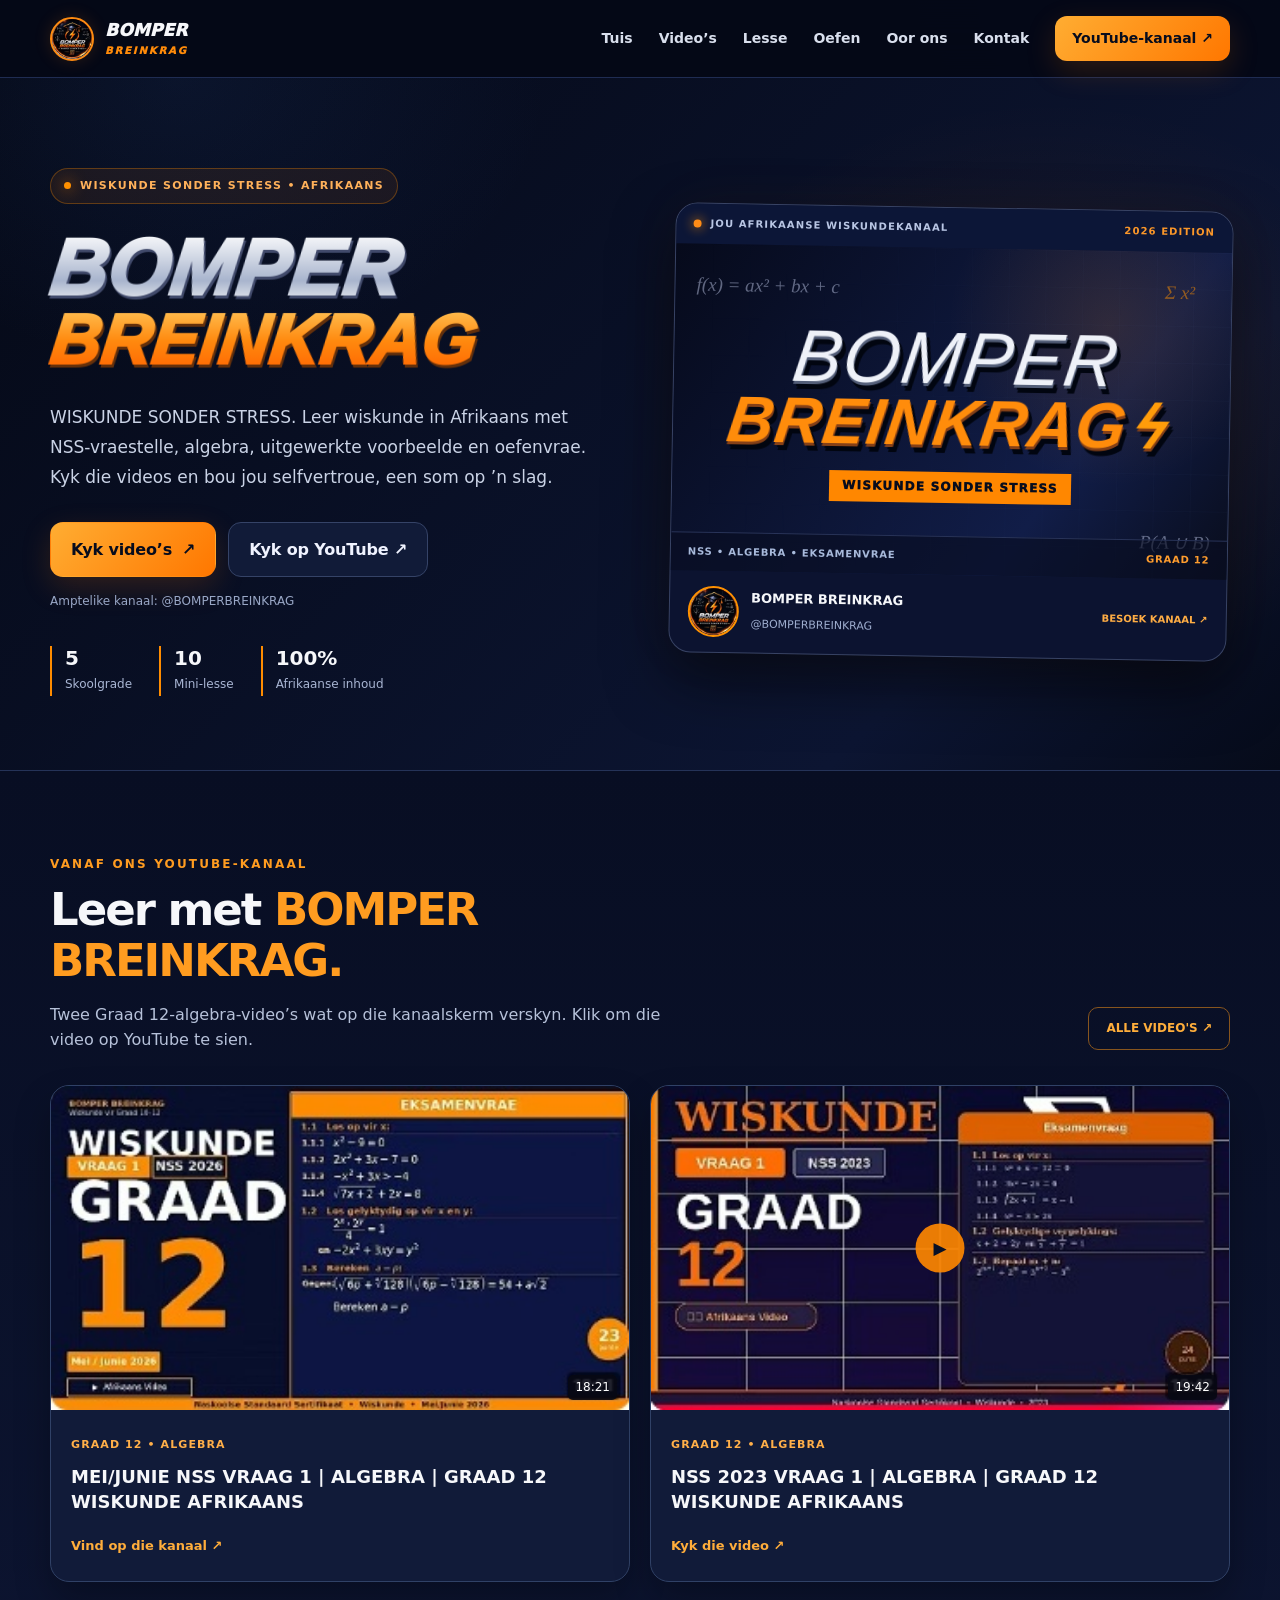
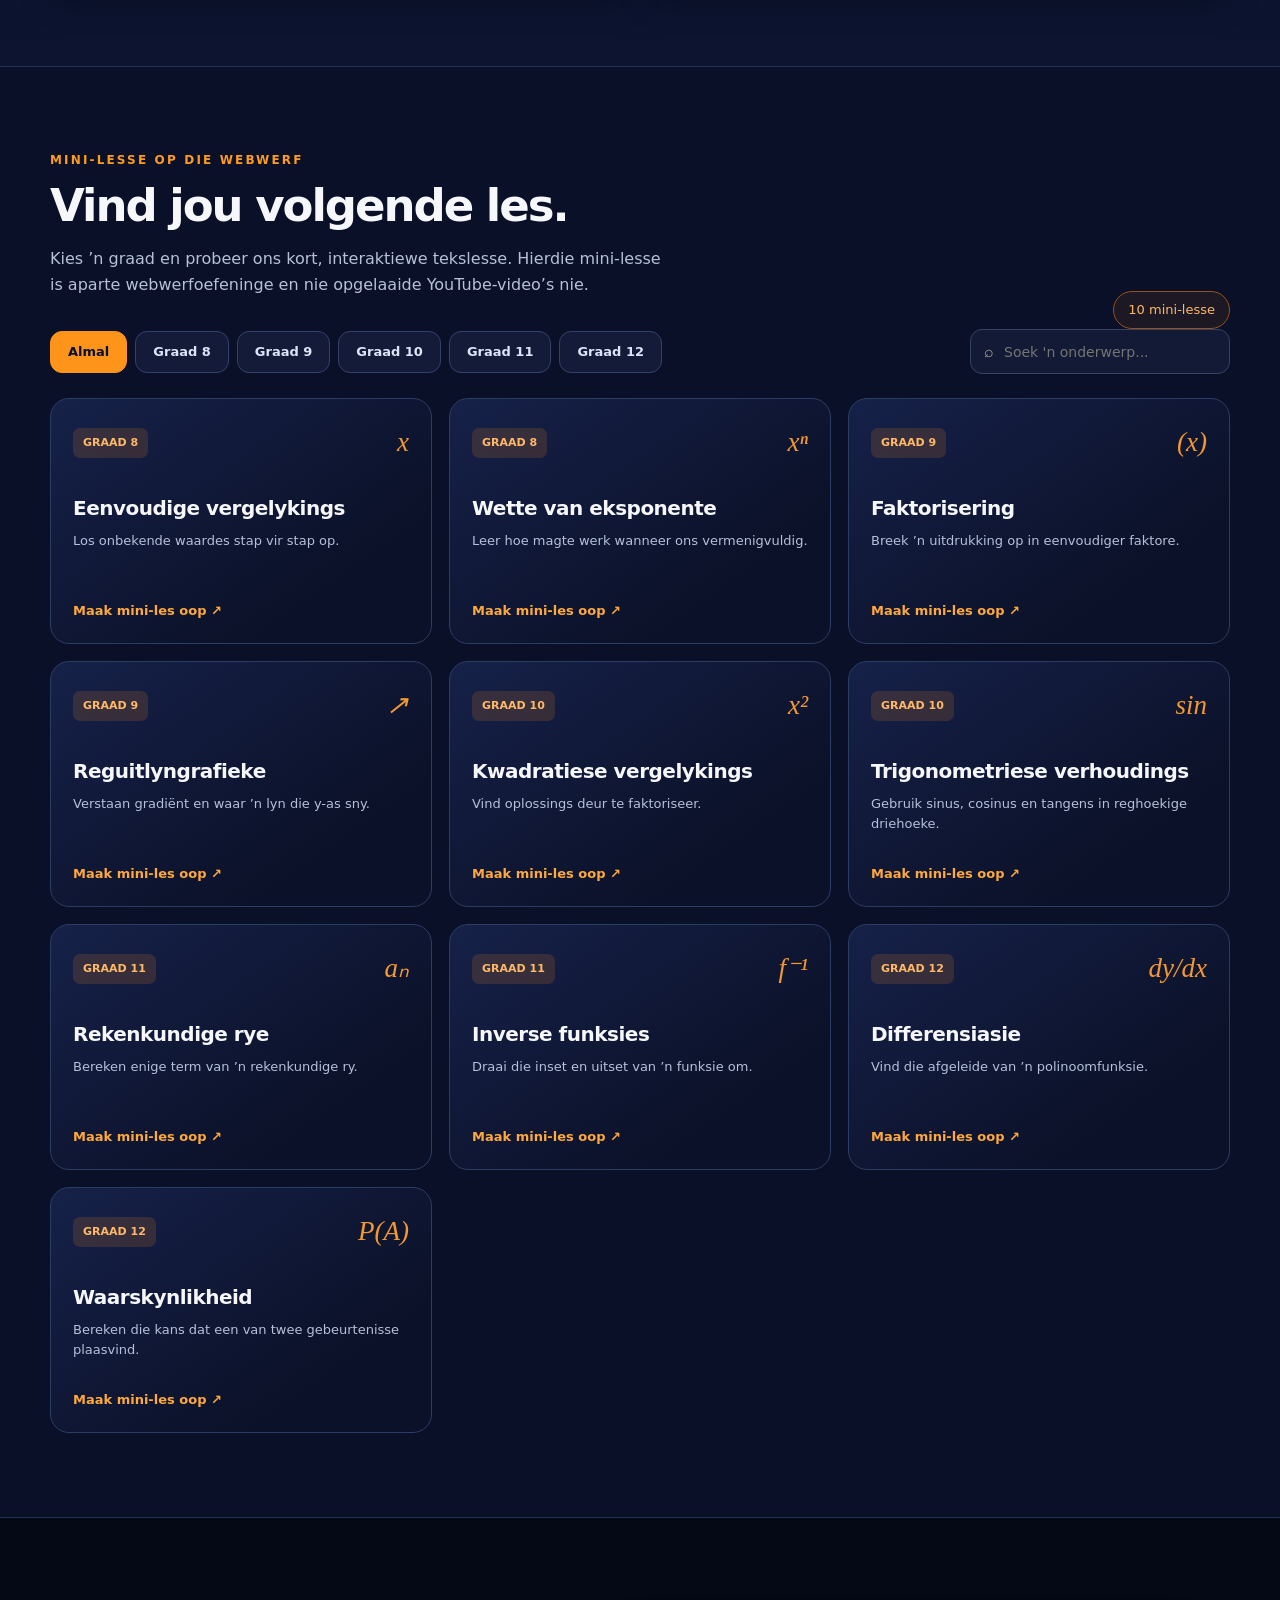
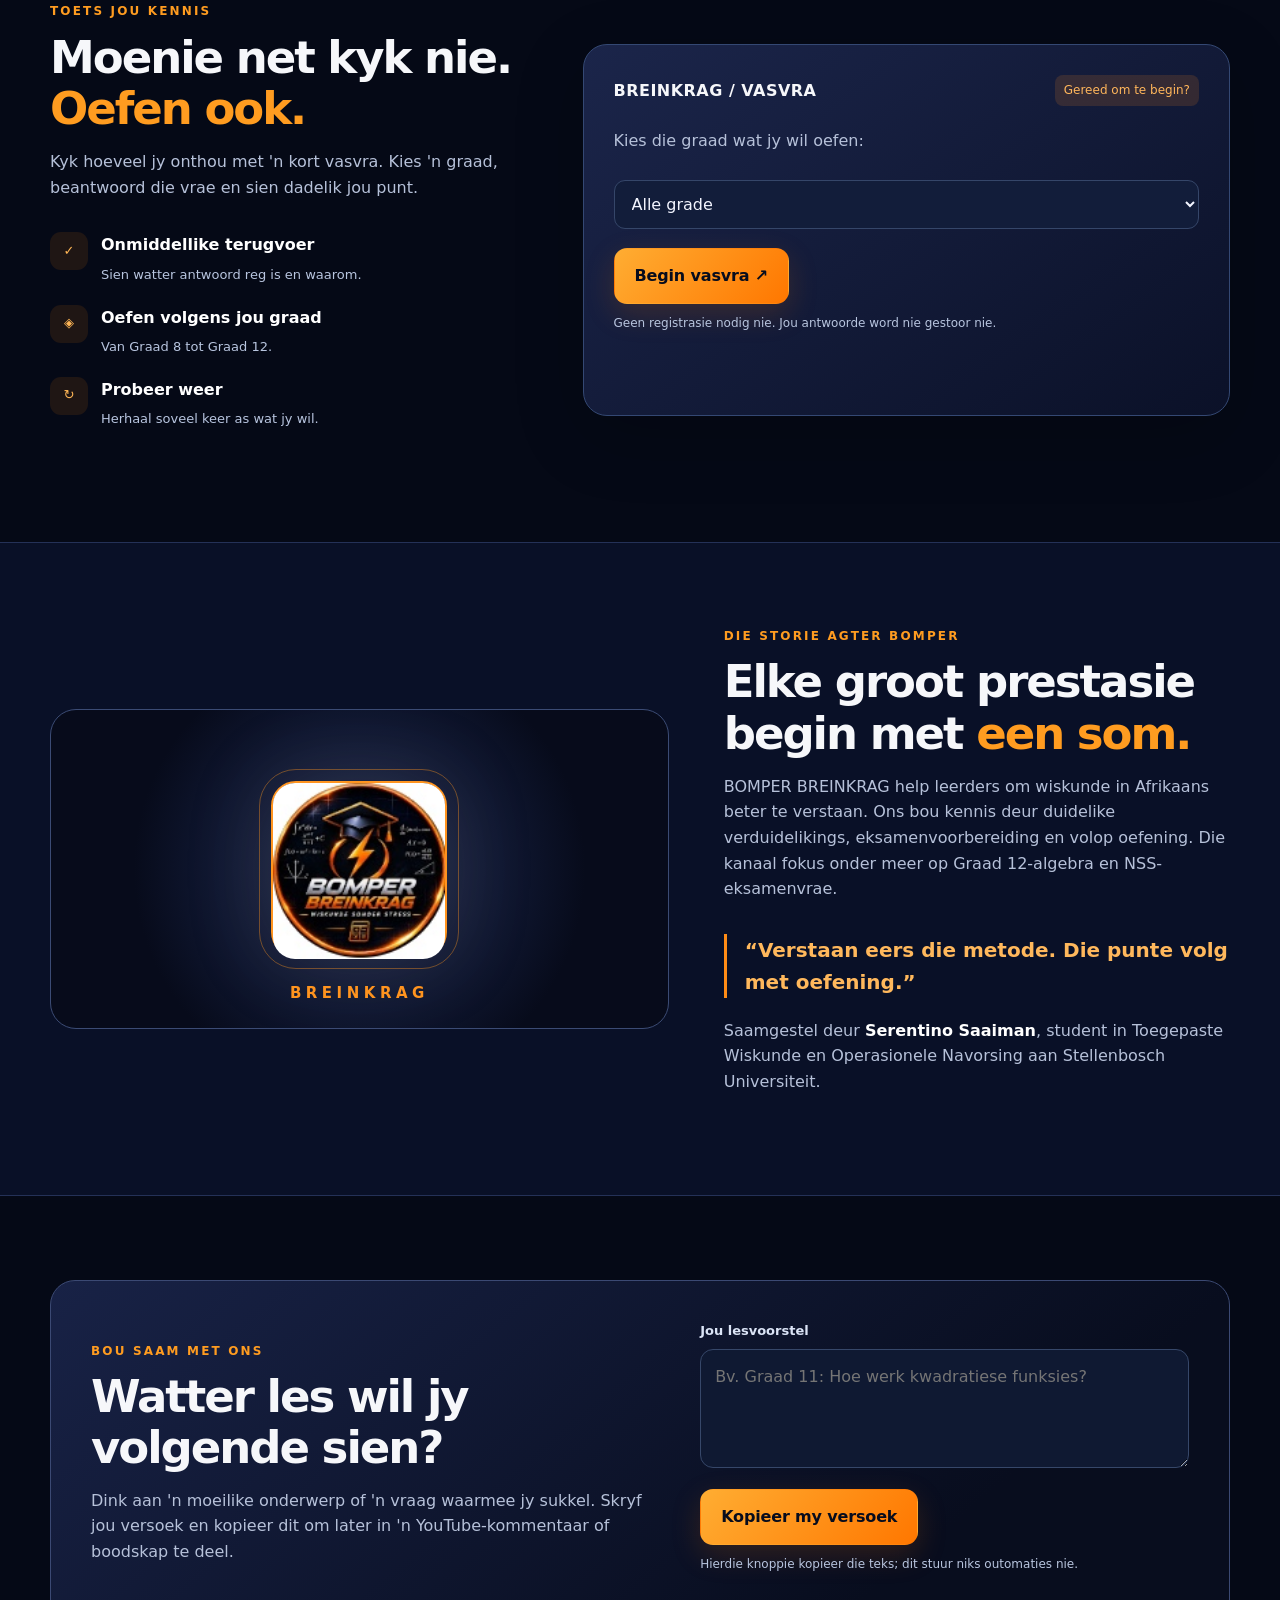
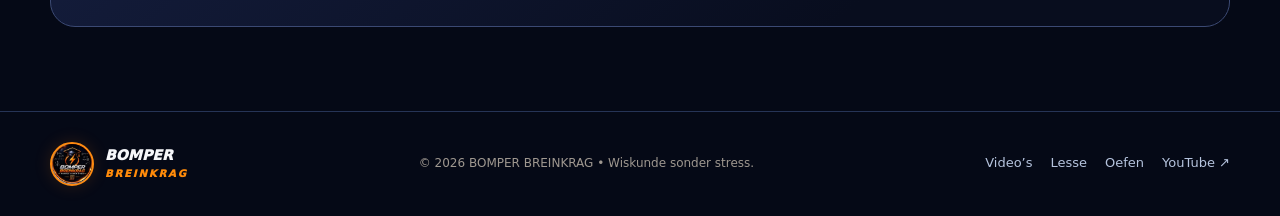
==== index.html @ de25a1fd "Add files via upload" ====
<!doctype html>
<html lang="af">
<head>
  <meta charset="utf-8">
  <meta name="viewport" content="width=device-width, initial-scale=1">
  <meta name="theme-color" content="#060b1c">
  <meta name="description" content="BOMPER BREINKRAG: Afrikaanse wiskundelesse, Graad 8–12 mini-lesse, NSS-algebravideo’s en oefenvrae. Wiskunde sonder stress.">
  <title>BOMPER BREINKRAG | Afrikaanse Wiskunde Graad 8–12</title>
  <meta name="robots" content="index, follow">
  <link rel="canonical" href="https://bomper2006.github.io/BOMPER-BREINKRAG/">
  <meta property="og:type" content="website">
  <meta property="og:locale" content="af_ZA">
  <meta property="og:site_name" content="BOMPER BREINKRAG">
  <meta property="og:title" content="BOMPER BREINKRAG | Wiskunde sonder stress">
  <meta property="og:description" content="BOMPER BREINKRAG: Afrikaanse wiskundelesse, Graad 8–12 mini-lesse, NSS-algebravideo’s en oefenvrae. Wiskunde sonder stress.">
  <meta property="og:url" content="https://bomper2006.github.io/BOMPER-BREINKRAG/">
  <meta property="og:image" content="https://bomper2006.github.io/BOMPER-BREINKRAG/kanaal-banier.jpg">
  <meta name="twitter:card" content="summary_large_image">
  <meta name="twitter:image" content="https://bomper2006.github.io/BOMPER-BREINKRAG/kanaal-banier.jpg">
  <script type="application/ld+json">{"@context":"https://schema.org","@type":"EducationalOrganization","name":"BOMPER BREINKRAG","url":"https://bomper2006.github.io/BOMPER-BREINKRAG/","description":"Afrikaanse wiskundelesse en NSS-eksamenvoorbereiding","sameAs":["https://www.youtube.com/@BOMPERBREINKRAG"],"inLanguage":"af"}</script>
  <link rel="icon" href="favicon.svg" type="image/svg+xml">
  <style>
    :root { --bg:#0b0b0e; --panel:#151519; --panel2:#1b1a1d; --edge:#33302a; --gold:#e6bb65; --gold2:#ffdc8e; --text:#f8f6f1; --muted:#b8b5ae; --soft:#8c8982; --radius:22px; --max:1180px; }
    * { box-sizing:border-box; }
    html { scroll-behavior:smooth; scroll-padding-top:92px; }
    body { margin:0; background:var(--bg); color:var(--text); font:16px/1.6 system-ui,-apple-system,BlinkMacSystemFont,"Segoe UI",sans-serif; }
    a { color:inherit; text-decoration:none; }
    button, input, select, textarea { font:inherit; }
    button { cursor:pointer; }
    :focus-visible { outline:3px solid var(--gold2); outline-offset:3px; }
    ::selection { background:#f3cc7a; color:#111; }
    .visually-hidden { position:absolute; width:1px; height:1px; padding:0; margin:-1px; overflow:hidden; clip:rect(0,0,0,0); white-space:nowrap; border:0; }
    .container { width:min(var(--max),calc(100% - 42px)); margin-inline:auto; }
    .topbar { height:78px; position:sticky; top:0; z-index:60; background:rgba(10,10,13,.9); border-bottom:1px solid #302d28; backdrop-filter:blur(18px); }
    .topbar .container { height:100%; display:flex; align-items:center; justify-content:space-between; gap:22px; }
    .brand { display:inline-flex; gap:11px; align-items:center; min-width:0; }
    .brand-emblem { width:39px; height:39px; display:grid; place-items:center; background:linear-gradient(135deg,#ffe19b,#b98c3d); color:#15110b; font-weight:950; font-size:23px; border-radius:11px; box-shadow:0 0 22px rgba(222,170,69,.18); }
    .brand-name { font-weight:900; letter-spacing:.08em; font-size:17px; line-height:1.12; }
    .brand-name span { display:block; color:var(--gold); letter-spacing:.26em; font-size:10px; padding-top:5px; }
    nav { display:flex; align-items:center; gap:26px; }
    nav a { color:#d9d5cd; font-size:14px; font-weight:650; transition:color .2s; }
    nav a:hover { color:var(--gold2); }
    .nav-cta { background:var(--gold); color:#1b160c!important; font-weight:800; border-radius:12px; padding:11px 17px; }
    .menu-toggle { display:none; border:1px solid #514638; background:#1d1a15; color:var(--gold); width:44px; height:44px; border-radius:11px; font-size:22px; }
    .hero { position:relative; overflow:hidden; padding:94px 0 93px; min-height:650px; }
    .hero::before { content:""; position:absolute; inset:0; pointer-events:none; background:radial-gradient(ellipse 550px 420px at 84% 48%,rgba(214,151,56,.12),transparent 75%),radial-gradient(ellipse 380px 380px at 0% 0%,rgba(153,106,48,.07),transparent 75%); }
    .hero-layout { position:relative; display:grid; grid-template-columns:1.02fr .98fr; align-items:center; gap:56px; }
    .eyebrow { display:inline-flex; gap:9px; align-items:center; padding:8px 13px; border-radius:50px; background:#231e15; border:1px solid #4e3b1b; color:var(--gold2); letter-spacing:.12em; font-size:11px; font-weight:800; text-transform:uppercase; }
    .tiny-star { display:inline-block; width:7px; height:7px; background:var(--gold); border-radius:50%; box-shadow:0 0 15px var(--gold); }
    h1, h2, h3, p { margin-top:0; }
    h1 { font-size:clamp(49px,6.3vw,87px); letter-spacing:-.075em; line-height:1.035; margin:24px 0 23px; font-weight:930; }
    .gold-text { color:var(--gold2); }
    .hero-description { color:#c9c5bc; font-size:18px; max-width:530px; line-height:1.78; margin-bottom:29px; }
    .button-row { display:flex; gap:12px; flex-wrap:wrap; }
    .btn { display:inline-flex; justify-content:center; align-items:center; gap:10px; border-radius:13px; border:1px solid transparent; padding:14px 20px; min-height:52px; font-weight:800; letter-spacing:-.01em; transition:transform .17s,background .17s,border-color .17s; }
    .btn:hover { transform:translateY(-2px); }
    .btn-primary { color:#1d1608; background:linear-gradient(110deg,var(--gold),#ffdf95); box-shadow:0 6px 25px rgba(209,160,64,.15); }
    .btn-outline { border-color:#5b513f; background:#191817; color:#f5e1ba; }
    .btn-outline:hover { border-color:var(--gold); }
    .hero-note { font-size:12px; color:#99938a; margin-top:15px; }
    .hero-meta { display:flex; flex-wrap:wrap; gap:25px; margin-top:35px; }
    .meta-item { border-left:2px solid #c49b4d; padding-left:13px; }
    .meta-item strong { display:block; font-size:20px; line-height:1.2; }
    .meta-item small { color:#a7a29a; font-size:12px; }
    .math-board { position:relative; min-height:445px; border-radius:30px; background:linear-gradient(145deg,#231e19 0%,#131215 55%,#211a13 100%); border:1px solid #5c462d; box-shadow:0 25px 90px rgba(0,0,0,.3),inset 0 0 70px rgba(223,166,68,.04); overflow:hidden; transform:rotate(-2deg); }
    .math-board::before { content:""; position:absolute; inset:0; background-image:linear-gradient(#a07b3723 1px,transparent 1px),linear-gradient(90deg,#a07b3723 1px,transparent 1px); background-size:36px 36px; mask-image:linear-gradient(to bottom,black,transparent 90%); }
    .math-board::after { content:""; position:absolute; width:390px; height:390px; top:-230px; right:-160px; border:1px solid #b6985c55; border-radius:50%; box-shadow:0 0 0 40px #9e773b0a,0 0 0 80px #9e773b0b,0 0 0 120px #9e773b07; }
    .board-inner { position:relative; z-index:1; height:445px; padding:36px; display:flex; flex-direction:column; justify-content:space-between; }
    .board-top { display:flex; align-items:center; justify-content:space-between; color:#f0cb7f; font-weight:850; letter-spacing:.18em; font-size:12px; }
    .board-badge { border:1px solid #685439; padding:7px 11px; border-radius:50px; background:#201c17; letter-spacing:.06em; font-size:11px; }
    .formula { font-family:Georgia,"Times New Roman",serif; text-align:center; font-style:italic; font-size:clamp(42px,5vw,69px); color:#ffe2a2; letter-spacing:-.04em; text-shadow:0 0 36px #ecb75444; }
    .board-bottom { display:flex; justify-content:space-between; align-items:flex-end; gap:14px; }
    .board-bottom strong { font-size:20px; line-height:1.2; }
    .board-bottom small { display:block; font-size:12px; margin-top:6px; color:#aca292; }
    .graph { width:150px; height:110px; flex:none; opacity:.92; }
    .section { padding:84px 0; }
    .section-dark { background:#111114; border-block:1px solid #252428; }
    .section-kicker { color:var(--gold); font-size:12px; font-weight:900; letter-spacing:.18em; text-transform:uppercase; margin-bottom:10px; }
    .section h2 { font-size:clamp(30px,3.6vw,45px); line-height:1.14; letter-spacing:-.045em; margin-bottom:15px; }
    .section-lead { color:var(--muted); max-width:620px; margin-bottom:32px; }
    .section-header { display:flex; align-items:end; justify-content:space-between; gap:24px; }
    .counter { color:#cdbb95; font-size:13px; background:#242018; border:1px solid #42351f; padding:8px 14px; border-radius:100px; white-space:nowrap; }
    .filters { display:flex; flex-wrap:wrap; gap:12px; align-items:center; justify-content:space-between; margin-bottom:24px; }
    .filter-list { display:flex; flex-wrap:wrap; gap:8px; }
    .filter { padding:10px 17px; background:#1d1b1a; border:1px solid #3f3931; border-radius:12px; color:#ddd7ca; font-weight:750; font-size:13px; }
    .filter.active,.filter[aria-pressed="true"] { background:var(--gold); border-color:var(--gold); color:#21180c; }
    .search-wrap { display:flex; align-items:center; gap:8px; padding:0 13px; border:1px solid #45403a; border-radius:12px; background:#1c1b1e; min-height:45px; width:260px; color:#b3ab9e; }
    .search-wrap input { border:0; outline:none; background:transparent; color:var(--text); width:100%; min-width:0; font-size:14px; }
    .search-wrap:focus-within { border-color:var(--gold); }
    .lesson-grid { display:grid; grid-template-columns:repeat(3,1fr); gap:17px; }
    .lesson-card { border:1px solid #39342e; border-radius:19px; background:linear-gradient(155deg,#24201c,#17171a 65%); padding:22px; display:flex; min-height:246px; flex-direction:column; transition:transform .2s,border-color .2s; }
    .lesson-card:hover { transform:translateY(-4px); border-color:#8d6d37; }
    .lesson-card-top { display:flex; align-items:center; justify-content:space-between; gap:12px; margin-bottom:31px; }
    .grade-tag { padding:6px 10px; background:#43341c; color:#f5d38f; border-radius:7px; font-weight:850; font-size:11px; }
    .topic-mark { font-family:Georgia,serif; color:#9f8255; font-size:27px; font-style:italic; }
    .lesson-card h3 { font-size:20px; letter-spacing:-.025em; line-height:1.25; margin-bottom:10px; }
    .lesson-card p { color:#aaa49c; font-size:13px; line-height:1.55; margin-bottom:22px; }
    .lesson-link { color:var(--gold2); background:none; padding:0; border:0; text-align:left; margin-top:auto; font-weight:800; font-size:13px; }
    .lesson-link:hover { text-decoration:underline; }
    .empty { padding:28px; color:#c5bbaa; border:1px dashed #67543a; border-radius:14px; text-align:center; }
    .practice-grid { display:grid; grid-template-columns:.87fr 1.13fr; gap:34px; align-items:center; }
    .feature-list { display:grid; gap:18px; margin:27px 0; }
    .feature { display:flex; gap:13px; color:#c9c4b9; }
    .feature-icon { display:grid; place-items:center; border-radius:11px; width:38px; height:38px; color:#ffe0a0; background:#3c2d1d; flex:none; font-size:18px; }
    .feature strong { color:white; display:block; margin-bottom:3px; }
    .feature span { font-size:13px; }
    .quiz-panel { background:linear-gradient(150deg,#252019,#141416); border-radius:24px; border:1px solid #594527; padding:30px; min-height:372px; box-shadow:0 20px 70px #0003; }
    .quiz-heading { display:flex; justify-content:space-between; align-items:center; gap:10px; margin-bottom:22px; }
    .quiz-heading strong { letter-spacing:.03em; }
    .quiz-heading span { color:#e6c381; background:#47351f; border-radius:8px; padding:6px 9px; font-size:12px; }
    .quiz-control { width:100%; border-radius:11px; border:1px solid #5b4c37; background:#181715; color:#fff; padding:13px; margin:10px 0 19px; }
    .quiz-choice { display:block; width:100%; text-align:left; border-radius:11px; padding:12px 14px; background:#211f1c; color:#f6f1e8; border:1px solid #514538; margin-bottom:9px; }
    .quiz-choice:hover { border-color:#c69f60; }
    .quiz-choice.selected { border-color:var(--gold); background:#3e311f; }
    .quiz-choice.correct { background:#203d32; border-color:#76b49c; }
    .quiz-choice.wrong { background:#462b29; border-color:#db877a; }
    .quiz-choice:disabled { cursor:default; opacity:.95; }
    .quiz-progress-track { height:5px; background:#3e372e; border-radius:4px; overflow:hidden; margin:12px 0 22px; }
    .quiz-progress-track div { background:var(--gold); height:100%; transition:width .25s; }
    .quiz-question { font-size:22px; font-weight:800; line-height:1.35; margin-bottom:22px; }
    .quiz-feedback { color:#e5d6b5; margin:12px 0; min-height:24px; font-size:13px; }
    .muted { color:var(--muted); }
    .quiz-actions { display:flex; justify-content:space-between; align-items:center; gap:14px; margin-top:14px; }
    .quiz-actions button:disabled { opacity:.5; cursor:not-allowed; transform:none; }
    .about-grid { display:grid; grid-template-columns:1.1fr .9fr; gap:55px; align-items:center; }
    .about-mark { background:radial-gradient(circle at 50% 40%,#4a361c,#181717 65%); border:1px solid #4a3a22; border-radius:26px; min-height:320px; display:grid; place-items:center; position:relative; overflow:hidden; }
    .about-mark::after { content:"BOMPER"; position:absolute; bottom:23px; color:#e1bd76; font-weight:900; letter-spacing:.3em; font-size:15px; }
    .about-symbol { display:grid; place-items:center; width:176px; height:176px; border:2px solid #e3b96b; outline:1px solid #9e7b46; outline-offset:11px; border-radius:25px; font-size:118px; font-weight:950; line-height:1; color:#efd092; box-shadow:0 0 90px #bb914d25; }
    .quote { border-left:3px solid var(--gold); padding-left:18px; color:#e3c58b; font-size:20px; font-weight:650; margin:20px 0; }
    .contact-card { padding:40px; border:1px solid #59482e; border-radius:25px; background:linear-gradient(140deg,#32271a,#171719 73%); display:grid; grid-template-columns:1fr .85fr; align-items:center; gap:34px; }
    .contact-card h2 { margin-bottom:14px; }
    .contact-card textarea { resize:vertical; min-height:119px; width:100%; border-radius:13px; background:#171616; color:#eee6d9; padding:14px; border:1px solid #6c5332; }
    .contact-card textarea:focus { outline:2px solid #dfb766; }
    .contact-card label { display:block; font-size:13px; color:#e0cfac; margin-bottom:8px; font-weight:750; }
    .request-note { font-size:12px; color:#b2a797; margin-top:10px; }
    footer { padding:30px 0; border-top:1px solid #332f2a; }
    .footer-layout { display:flex; justify-content:space-between; flex-wrap:wrap; gap:15px; align-items:center; }
    footer p { margin:0; color:#9f9890; font-size:12px; }
    footer strong { color:#e5c27e; }
    .footer-links { display:flex; gap:18px; font-size:13px; color:#c4b9a7; }
    dialog { width:min(550px,calc(100% - 28px)); max-height:min(85vh,720px); border:1px solid #8b6936; background:#191819; color:#fff; border-radius:22px; padding:28px; box-shadow:0 30px 100px #000b; }
    dialog::backdrop { background:#000b; backdrop-filter:blur(4px); }
    .dialog-head { display:flex; justify-content:space-between; align-items:start; gap:20px; }
    .dialog-head h3 { font-size:27px; margin:6px 0 13px; letter-spacing:-.035em; }
    .dialog-close { background:#302a24; color:#f6ddaa; border:1px solid #6b5439; width:39px; height:39px; border-radius:10px; flex:none; font-size:22px; }
    .formula-box { background:#29251f; border:1px solid #5d4b31; border-radius:12px; padding:18px; font:italic 24px/1.4 Georgia,serif; color:#ffe0a1; margin:16px 0; }
    .dialog-example { white-space:pre-line; color:#e7e0d5; background:#111113; padding:16px; border-radius:12px; line-height:1.8; }
    .dialog-small { font-size:13px; color:#b7ac9a; }
    @media (max-width:900px) { .hero-layout { gap:25px; } .math-board,.board-inner { min-height:365px; height:365px; } .board-inner { padding:24px; } .graph { width:110px; } .lesson-grid { grid-template-columns:repeat(2,1fr); } .practice-grid,.about-grid { gap:25px; } nav { gap:15px; } }
    @media (max-width:700px) { .topbar { height:69px; } .menu-toggle { display:block; } nav { display:none; position:absolute; left:0; right:0; top:69px; background:#151416; padding:17px 21px 22px; border-bottom:1px solid #493e2e; flex-direction:column; align-items:stretch; gap:14px; box-shadow:0 20px 30px #0006; } nav.open { display:flex; } nav a { padding:8px 3px; } nav .nav-cta { text-align:center; } .hero { padding:62px 0 70px; } .hero-layout,.practice-grid,.about-grid,.contact-card { grid-template-columns:1fr; } .hero-description { font-size:16px; } .math-board { max-width:530px; width:100%; margin:18px auto 0; transform:rotate(-1deg); } .section { padding:64px 0; } .section-header { display:block; } .counter { display:inline-block; margin-bottom:18px; } .lesson-grid { grid-template-columns:1fr; } .filters { align-items:stretch; } .search-wrap { width:100%; } .lesson-card { min-height:224px; } .quiz-panel { padding:21px; } .contact-card { padding:26px; } .about-mark { min-height:270px; } h1 { font-size:clamp(48px,10vw,68px); } .footer-layout { align-items:start; flex-direction:column; } }
    @media (prefers-reduced-motion:reduce) { *,*::before,*::after { scroll-behavior:auto!important; transition:none!important; } }

    /* BOMPER BREINKRAG: channel-inspired navy / electric orange / silver palette */
    :root { --bg:#050916; --panel:#0c1230; --panel2:#141c40; --edge:#273258; --gold:#ff8c16; --gold2:#ffae44; --text:#f6f7fa; --muted:#b5c0d9; --soft:#93a0c1; }
    body { background:var(--bg); background-image:radial-gradient(ellipse 1100px 550px at 95% 0%,#16224c44,transparent 80%); }
    .topbar { background:rgba(5,9,23,.94); border-color:#1f2c52; }
    .brand-photo { width:44px; height:44px; object-fit:cover; border-radius:50%; border:2px solid #ff8b10; box-shadow:0 0 17px #ff7a0029; flex:none; }
    .brand-name { font-style:italic; letter-spacing:.01em; font-weight:950; font-size:17px; }
    .brand-name span { color:#ff8b0a; letter-spacing:.19em; font-size:10px; }
    nav a { color:#d9dfed; }
    .nav-cta,.btn-primary { background:linear-gradient(130deg,#ffad32,#ff7700); color:#070c1d!important; box-shadow:0 10px 30px #e66d002f; }
    .menu-toggle { border-color:#ff8b0055; background:#131b38; color:#ff991f; }
    .hero { padding:90px 0 74px; min-height:630px; background:linear-gradient(135deg,#050916,#0c1532 77%,#060b1a); border-bottom:1px solid #253358; }
    .hero::before { background:radial-gradient(ellipse 500px 380px at 82% 45%,#ff800015,transparent 76%),radial-gradient(ellipse 460px 360px at 14% 0%,#2b54a422,transparent 80%); }
    .hero-layout { grid-template-columns:1.02fr .98fr; gap:42px; }
    .eyebrow { color:#ffb15a; background:#ff840014; border-color:#ff8c004f; }
    .tiny-star { background:#ff9000; box-shadow:0 0 15px #ff8200; }
    h1 { line-height:.98; letter-spacing:-.045em; font-size:clamp(52px,6.2vw,86px); margin:26px 0; }
    .hero-bomper,.hero-breinkrag { display:block; font-style:italic; font-family:Impact,'Arial Black',sans-serif; transform:skewX(-7deg); text-transform:uppercase; letter-spacing:.005em; }
    .hero-bomper { color:#ecf0f6; background:linear-gradient(#fff,#a8b4cd 65%,#f7f7f7); background-clip:text; -webkit-background-clip:text; -webkit-text-fill-color:transparent; filter:drop-shadow(2px 3px 0 #414a6b); }
    .hero-breinkrag { color:#ff8813; background:linear-gradient(180deg,#ffc255 0%,#ff890e 50%,#ff6200 100%); background-clip:text; -webkit-background-clip:text; -webkit-text-fill-color:transparent; filter:drop-shadow(2px 3px 0 #64300b); font-size:.88em; }
    .hero-description { color:#cad3e6; font-size:17px; max-width:540px; }
    .btn-outline { border-color:#354367; background:#111b38; color:#f0f3ff; }
    .btn-outline:hover { border-color:#ff9400; }
    .hero-note { color:#99a7c6; }
    .hero-meta { gap:27px; }
    .meta-item { border-left-color:#ff8c00; }
    .meta-item small { color:#a9b6d4; }
    .channel-visual { background:#0c1330; border:1px solid #384364; border-radius:22px; overflow:hidden; box-shadow:0 26px 60px #0008,0 0 60px #ff85000b; transform:rotate(1deg); }
    .channel-topline { background:#0c1637; color:#b9c6e4; font-size:10px; font-weight:900; letter-spacing:.11em; padding:12px 17px; display:flex; align-items:center; gap:9px; }
    .channel-topline > span:last-child { margin-left:auto; color:#fb9729; }
    .live-dot { width:8px; height:8px; background:#ff8c16; box-shadow:0 0 12px #ff9200; border-radius:50%; }
    .channel-poster { position:relative; min-height:327px; background:radial-gradient(circle at 78% 23%,#fe8a0922,transparent 32%),linear-gradient(125deg,#060a1b,#111d48 70%,#090d1c); padding:66px 20px 62px; display:flex; align-items:center; justify-content:center; flex-direction:column; overflow:hidden; }
    .poster-grid { position:absolute; inset:0; background-image:linear-gradient(#657cb415 1px,transparent 1px),linear-gradient(90deg,#657cb415 1px,transparent 1px); background-size:37px 37px; mask-image:linear-gradient(to right,transparent,#0007); }
    .math-prompt { position:absolute; font:italic 19px Georgia,serif; color:#d5deff6e; }
    .prompt-one { top:30px; left:21px; }
    .prompt-two { bottom:25px; right:17px; }
    .prompt-three { top:30px; right:36px; color:#ff900085; }
    .poster-brand { position:relative; z-index:2; text-align:center; line-height:.95; transform:skewX(-7deg); filter:drop-shadow(4px 5px 0 #010510); }
    .poster-brand > span,.poster-brand > strong { display:block; font-style:italic; font-family:Impact,'Arial Black',sans-serif; letter-spacing:.02em; }
    .poster-brand > span { color:#eef1f8; font-size:clamp(52px,5.7vw,81px); text-shadow:1px 3px 0 #535e78; }
    .poster-brand > strong { color:#ff8c0b; font-size:clamp(47px,5vw,70px); text-shadow:1px 3px 0 #854017; white-space:nowrap; }
    .bolt { font-size:.9em; color:#ff9c0a; }
    .poster-strap { z-index:2; margin-top:18px; padding:6px 13px; background:#ff8700; color:#070c1d; font-size:12px; font-weight:950; letter-spacing:.1em; }
    .poster-bottom { position:absolute; bottom:0; width:100%; display:flex; align-items:center; justify-content:space-between; color:#a8badb; background:#080d22a3; border-top:1px solid #283358; padding:11px 17px; font-size:10px; letter-spacing:.08em; font-weight:800; }
    .poster-bottom span { color:#ff9d2e; }
    .channel-footer { display:flex; align-items:center; gap:12px; padding:15px 18px; }
    .channel-footer img { width:51px; height:51px; border-radius:50%; border:2px solid #ff9100; object-fit:cover; }
    .channel-footer strong { display:block; font-size:13px; }
    .channel-footer small { color:#9faecf; font-size:11px; }
    .channel-footer a { margin-left:auto; color:#ffad44; font-size:10px; font-weight:900; white-space:nowrap; }
    .section-dark { background:#091027; border-color:#243157; }
    .section-kicker { color:#ff9c20; }
    .gold-text { color:#ff9c20; }
    .section-lead { color:#b6c1d9; }
    .counter { color:#ffb765; background:#ff830014; border-color:#9a511a; }
    .filter { background:#131b38; border-color:#344269; color:#dce5f7; }
    .filter.active,.filter[aria-pressed='true'] { color:#061028; background:#ff941b; border-color:#ff941b; }
    .search-wrap { background:#121a35; border-color:#364367; }
    .lesson-card { border-color:#2c3d63; background:linear-gradient(145deg,#162149,#0b1128 75%); }
    .lesson-card:hover { border-color:#ff941b; }
    .grade-tag { background:#ff8c1626; color:#ffb968; }
    .lesson-card p,.muted { color:#b6c1d9; }
    .topic-mark { color:#f49831; }
    .lesson-link { color:#ffa93c; }
    .feature,.request-note { color:#b8c5df; }
    .feature-icon { color:#ffb656; background:#ff89001b; }
    .quiz-panel { background:linear-gradient(145deg,#1b254a,#0b1128); border-color:#344873; }
    .quiz-heading span { background:#ff891c25; color:#ffb65b; }
    .quiz-control,.quiz-choice { background:#121d3a; color:#f3f5ff; border-color:#354669; }
    .quiz-choice.selected { background:#3a321f; }
    .quiz-choice.correct { background:#153b33; }
    .quiz-choice.wrong { background:#4b2329; }
    .quiz-progress-track { background:#273255; }
    .quiz-feedback { color:#d7e0f3; }
    .about-mark { background:radial-gradient(circle,#1f2e5b,#070b1b 65%); border-color:#3b4b74; }
    .about-mark::after { color:#ff941f; content:'BREINKRAG'; }
    .about-symbol { border-color:#ff941f; outline-color:#ff941f66; color:#ff9518; }
    .quote { color:#ffb85c; }
    .contact-card { background:linear-gradient(140deg,#182246,#080d1e 75%); border-color:#3b4973; }
    .contact-card textarea { background:#0f1932; border-color:#364769; color:#fff; }
    .contact-card textarea:focus { outline-color:#ff9519; }
    .contact-card label { color:#dbe4f6; }
    footer { border-color:#263456; }
    .footer-links { color:#b6c4de; }
    dialog { background:#0c1431; border-color:#495f91; }
    .formula-box { background:#15213d; border-color:#4c5e81; color:#ffb65c; }
    .dialog-example { background:#080d1e; }
    .dialog-close { color:#ffbd6d; background:#182347; border-color:#495c87; }
    .about-symbol img { width:100%; height:100%; border-radius:22px; object-fit:cover; }
    .videos-section { background:linear-gradient(180deg,#080e23,#0c1430); }
    .videos-section h2 { max-width:690px; }
    .video-more { color:#ffae3b; border:1px solid #87551e; padding:11px 17px; border-radius:10px; font-size:12px; font-weight:800; margin-bottom:35px; white-space:nowrap; }
    .video-grid { display:grid; grid-template-columns:repeat(2,minmax(0,1fr)); gap:20px; }
    .video-card { background:#111b39; border:1px solid #304166; border-radius:19px; overflow:hidden; box-shadow:0 18px 35px #0004; }
    .thumbnail { display:block; position:relative; background:#080c20; aspect-ratio:335 / 188; overflow:hidden; }
    .thumbnail img { width:100%; height:100%; object-fit:cover; display:block; transition:transform .2s; }
    .thumbnail:hover img { transform:scale(1.025); }
    .video-duration { position:absolute; right:12px; bottom:10px; background:#070914e0; color:#fff; font-size:12px; padding:3px 7px; border-radius:5px; }
    .play-button { position:absolute; top:50%; left:50%; transform:translate(-50%,-50%); background:#ff8800e8; width:49px; height:49px; border-radius:50%; display:grid; place-items:center; color:#071026; font-size:17px; }
    .video-card-body { padding:20px 20px 23px; }
    .video-tag { color:#ffaf49; font-size:11px; font-weight:850; letter-spacing:.1em; }
    .video-card h3 { font-size:18px; line-height:1.4; margin:8px 0 18px; }
    .video-card-body > a { color:#ffad3b; font-weight:850; font-size:13px; }
    .video-card-body > a:hover { text-decoration:underline; }
    @media (max-width:900px) { .hero-layout { gap:25px; } .poster-brand>span { font-size:60px; } .poster-brand>strong { font-size:48px; } .channel-footer a { font-size:9px; } }
    @media (max-width:700px) { nav { background:#080e26; border-color:#2c3964; } .hero { padding-top:65px; } .hero-layout { grid-template-columns:1fr; } .hero-bomper { font-size:1.08em; } .hero-breinkrag { font-size:.82em; } .channel-visual { transform:none; } .video-grid { grid-template-columns:1fr; } .channel-poster { min-height:285px; } .poster-brand>span { font-size:clamp(50px,12vw,75px); } .poster-brand>strong { font-size:clamp(41px,9.5vw,65px); } .section-header { display:block; } .video-more { display:inline-flex; margin-bottom:23px; } }
    @media (max-width:370px) { .poster-brand>span { font-size:45px; } .poster-brand>strong { font-size:37px; } .channel-footer a { font-size:8px; } .channel-footer img { width:43px; height:43px; } }
  </style>
</head>
<body>
<header class="topbar">
  <div class="container">
    <a class="brand" href="#tuis" aria-label="BOMPER Breinkrag - tuis"><img class="brand-photo" src="kanaal-logo.jpg" alt="BOMPER BREINKRAG-kanaallogo"><span class="brand-name">BOMPER<span>BREINKRAG</span></span></a>
    <button class="menu-toggle" id="menuToggle" type="button" aria-expanded="false" aria-controls="mainNav" aria-label="Maak kieslys oop">☰</button>
    <nav id="mainNav" aria-label="Hoofnavigasie">
      <a href="#tuis">Tuis</a><a href="#videos">Video’s</a><a href="#lesse">Lesse</a><a href="#oefen">Oefen</a><a href="#oor">Oor ons</a><a href="#kontak">Kontak</a>
      <a class="nav-cta" href="https://www.youtube.com/@BOMPERBREINKRAG" target="_blank" rel="noopener noreferrer" data-channel-link>YouTube-kanaal ↗</a>
    </nav>
  </div>
</header>
<main>
  <section class="hero" id="tuis">
    <div class="container hero-layout">
      <div>
        <div class="eyebrow"><span class="tiny-star"></span> Wiskunde sonder stress • Afrikaans</div>
        <h1><span class="hero-bomper">BOMPER</span><span class="hero-breinkrag">BREINKRAG</span></h1>
        <p class="hero-description">WISKUNDE SONDER STRESS. Leer wiskunde in Afrikaans met NSS-vraestelle, algebra, uitgewerkte voorbeelde en oefenvrae. Kyk die videos en bou jou selfvertroue, een som op ’n slag.</p>
        <div class="button-row"><a href="#videos" class="btn btn-primary">Kyk video’s <span aria-hidden="true">↗</span></a><a class="btn btn-outline" href="https://www.youtube.com/@BOMPERBREINKRAG" target="_blank" rel="noopener noreferrer" data-channel-link>Kyk op YouTube ↗</a></div>
        <p class="hero-note">Amptelike kanaal: @BOMPERBREINKRAG</p>
        <div class="hero-meta"><div class="meta-item"><strong>5</strong><small>Skoolgrade</small></div><div class="meta-item"><strong>10</strong><small>Mini-lesse</small></div><div class="meta-item"><strong>100%</strong><small>Afrikaanse inhoud</small></div></div>
      </div>
      <div class="channel-visual">
        <div class="channel-topline"><span class="live-dot"></span> JOU AFRIKAANSE WISKUNDEKANAAL <span>2026 EDITION</span></div>
        <div class="channel-poster">
          <div class="poster-grid"></div>
          <span class="math-prompt prompt-one">f(x) = ax² + bx + c</span>
          <span class="math-prompt prompt-two">P(A ∪ B)</span>
          <span class="math-prompt prompt-three">Σ x²</span>
          <div class="poster-brand"><span>BOMPER</span><strong>BREINKRAG<span class="bolt">ϟ</span></strong></div>
          <div class="poster-strap">WISKUNDE SONDER STRESS</div>
          <div class="poster-bottom">NSS • ALGEBRA • EKSAMENVRAE <span>GRAAD 12</span></div>
        </div>
        <div class="channel-footer"><img src="kanaal-logo.jpg" alt="BOMPER BREINKRAG-kanaallogo"><div><strong>BOMPER BREINKRAG</strong><small>@BOMPERBREINKRAG</small></div><a href="https://www.youtube.com/@BOMPERBREINKRAG" data-channel-link target="_blank" rel="noopener noreferrer">BESOEK KANAAL ↗</a></div>
      </div>
    </div>
  </section>
  <section class="section videos-section" id="videos">
    <div class="container">
      <div class="section-header"><div><div class="section-kicker">Vanaf ons YouTube-kanaal</div><h2>Leer met <span class="gold-text">BOMPER BREINKRAG.</span></h2><p class="section-lead">Twee Graad 12-algebra-video’s wat op die kanaalskerm verskyn. Klik om die video op YouTube te sien.</p></div><a class="video-more" href="https://www.youtube.com/@BOMPERBREINKRAG/videos" target="_blank" rel="noopener noreferrer">ALLE VIDEO'S ↗</a></div>
      <div class="video-grid">
        <article class="video-card"><div class="thumbnail"><img src="video-mei-junie.jpg" alt="Mei/Junie NSS 2026, Graad 12 Wiskunde Algebra video-kleinkiekie" loading="lazy"><span class="video-duration">18:21</span></div><div class="video-card-body"><span class="video-tag">GRAAD 12 • ALGEBRA</span><h3>MEI/JUNIE NSS VRAAG 1 | ALGEBRA | GRAAD 12 WISKUNDE AFRIKAANS</h3><a href="https://www.youtube.com/@BOMPERBREINKRAG/videos" target="_blank" rel="noopener noreferrer">Vind op die kanaal ↗</a></div></article>
        <article class="video-card"><a class="thumbnail" href="https://www.youtube.com/watch?v=9qyTl0xDuLo" target="_blank" rel="noopener noreferrer" aria-label="Kyk NSS 2023 Vraag 1 op YouTube"><img src="video-nss-2023.jpg" alt="NSS 2023 Vraag 1 Algebra Graad 12 Wiskunde video-kleinkiekie" loading="lazy"><span class="video-duration">19:42</span><span class="play-button">▶</span></a><div class="video-card-body"><span class="video-tag">GRAAD 12 • ALGEBRA</span><h3>NSS 2023 VRAAG 1 | ALGEBRA | GRAAD 12 WISKUNDE AFRIKAANS</h3><a href="https://www.youtube.com/watch?v=9qyTl0xDuLo" target="_blank" rel="noopener noreferrer">Kyk die video ↗</a></div></article>
      </div>
    </div>
  </section>
  <section class="section section-dark" id="lesse">
    <div class="container">
      <div class="section-header"><div><div class="section-kicker">Mini-lesse op die webwerf</div><h2>Vind jou volgende les.</h2><p class="section-lead">Kies ’n graad en probeer ons kort, interaktiewe tekslesse. Hierdie mini-lesse is aparte webwerfoefeninge en nie opgelaaide YouTube-video’s nie.</p></div><span class="counter" id="lessonCount">10 mini-lesse</span></div>
      <div class="filters"><div class="filter-list" id="gradeFilters" aria-label="Filtreer volgens graad"><button type="button" class="filter active" data-grade="almal" aria-pressed="true">Almal</button><button type="button" class="filter" data-grade="8" aria-pressed="false">Graad 8</button><button type="button" class="filter" data-grade="9" aria-pressed="false">Graad 9</button><button type="button" class="filter" data-grade="10" aria-pressed="false">Graad 10</button><button type="button" class="filter" data-grade="11" aria-pressed="false">Graad 11</button><button type="button" class="filter" data-grade="12" aria-pressed="false">Graad 12</button></div><label class="search-wrap"><span aria-hidden="true">⌕</span><input id="lessonSearch" type="search" placeholder="Soek 'n onderwerp..." aria-label="Soek 'n onderwerp"></label></div>
      <div class="lesson-grid" id="lessonGrid"></div><p id="lessonEmpty" class="empty" hidden>Geen lesse pas by jou soektog nie. Probeer 'n ander graad of onderwerp.</p>
    </div>
  </section>
  <section class="section" id="oefen"><div class="container practice-grid">
    <div><div class="section-kicker">Toets jou kennis</div><h2>Moenie net kyk nie. <span class="gold-text">Oefen ook.</span></h2><p class="section-lead">Kyk hoeveel jy onthou met 'n kort vasvra. Kies 'n graad, beantwoord die vrae en sien dadelik jou punt.</p><div class="feature-list"><div class="feature"><span class="feature-icon">✓</span><div><strong>Onmiddellike terugvoer</strong><span>Sien watter antwoord reg is en waarom.</span></div></div><div class="feature"><span class="feature-icon">◈</span><div><strong>Oefen volgens jou graad</strong><span>Van Graad 8 tot Graad 12.</span></div></div><div class="feature"><span class="feature-icon">↻</span><div><strong>Probeer weer</strong><span>Herhaal soveel keer as wat jy wil.</span></div></div></div></div>
    <div class="quiz-panel" id="quizPanel" aria-live="polite"><div class="quiz-heading"><strong>BREINKRAG / VASVRA</strong><span id="quizStage">Gereed om te begin?</span></div><div id="quizContent"><p class="muted">Kies die graad wat jy wil oefen:</p><label for="quizGrade" class="visually-hidden">Kies graad</label><select id="quizGrade" class="quiz-control"><option value="almal">Alle grade</option><option value="8">Graad 8</option><option value="9">Graad 9</option><option value="10">Graad 10</option><option value="11">Graad 11</option><option value="12">Graad 12</option></select><button class="btn btn-primary" type="button" id="startQuiz">Begin vasvra ↗</button><p class="request-note">Geen registrasie nodig nie. Jou antwoorde word nie gestoor nie.</p></div></div>
  </div></section>
  <section class="section section-dark" id="oor"><div class="container about-grid"><div class="about-mark" aria-hidden="true"><div class="about-symbol"><img src="kanaal-logo.jpg" alt=""></div></div><div><div class="section-kicker">Die storie agter BOMPER</div><h2>Elke groot prestasie begin met <span class="gold-text">een som.</span></h2><p class="section-lead">BOMPER BREINKRAG help leerders om wiskunde in Afrikaans beter te verstaan. Ons bou kennis deur duidelike verduidelikings, eksamenvoorbereiding en volop oefening. Die kanaal fokus onder meer op Graad 12-algebra en NSS-eksamenvrae.</p><p class="quote">“Verstaan eers die metode. Die punte volg met oefening.”</p><p class="muted">Saamgestel deur <strong style="color:#fff">Serentino Saaiman</strong>, student in Toegepaste Wiskunde en Operasionele Navorsing aan Stellenbosch Universiteit.</p></div></div></section>
  <section class="section" id="kontak"><div class="container"><div class="contact-card"><div><div class="section-kicker">Bou saam met ons</div><h2>Watter les wil jy volgende sien?</h2><p class="section-lead" style="margin-bottom:0">Dink aan 'n moeilike onderwerp of 'n vraag waarmee jy sukkel. Skryf jou versoek en kopieer dit om later in 'n YouTube-kommentaar of boodskap te deel.</p></div><div><label for="lessonRequest">Jou lesvoorstel</label><textarea id="lessonRequest" placeholder="Bv. Graad 11: Hoe werk kwadratiese funksies?"></textarea><button id="copyRequest" type="button" class="btn btn-primary" style="margin-top:13px">Kopieer my versoek</button><p class="request-note" id="copyStatus" role="status">Hierdie knoppie kopieer die teks; dit stuur niks outomaties nie.</p></div></div></div></section>
</main>
<footer><div class="container footer-layout"><a class="brand" href="#tuis"><img class="brand-photo" src="kanaal-logo.jpg" alt=""><span class="brand-name" style="font-size:14px">BOMPER<span>BREINKRAG</span></span></a><p>© <span id="year">2026</span> BOMPER BREINKRAG • Wiskunde sonder stress.</p><div class="footer-links"><a href="#videos">Video’s</a><a href="#lesse">Lesse</a><a href="#oefen">Oefen</a><a href="https://www.youtube.com/@BOMPERBREINKRAG" data-channel-link target="_blank" rel="noopener noreferrer">YouTube ↗</a></div></div></footer>
<dialog id="lessonDialog" aria-labelledby="dialogTitle"><div class="dialog-head"><div><span class="grade-tag" id="dialogGrade"></span><h3 id="dialogTitle"></h3></div><button type="button" class="dialog-close" id="dialogClose" aria-label="Maak les toe">×</button></div><p id="dialogDescription" class="muted"></p><div class="formula-box" id="dialogFormula"></div><h4>Uitgewerkte voorbeeld</h4><div class="dialog-example" id="dialogExample"></div><p class="dialog-small">Wenk: skryf die stappe self neer en probeer die voorbeeld weer sonder om te kyk.</p><button class="btn btn-outline" id="dialogQuiz" type="button">Oefen nou ↗</button></dialog>
<script>
(() => {
  'use strict';
  // YouTube-kanaalnaam uit die kanaalskermgreep wat die gebruiker gedeel het.
  const CHANNEL_URL = 'https://www.youtube.com/@BOMPERBREINKRAG';
  document.querySelectorAll('[data-channel-link]').forEach(a => a.href = CHANNEL_URL);
  const lessons = [
    {id:1,grade:8,title:'Eenvoudige vergelykings',topic:'Algebra',mark:'x',desc:'Los onbekende waardes stap vir stap op.',formula:'3x + 5 = 20',example:'3x + 5 = 20\n3x = 20 − 5\n3x = 15\nx = 5'},
    {id:2,grade:8,title:'Wette van eksponente',topic:'Getalle',mark:'xⁿ',desc:'Leer hoe magte werk wanneer ons vermenigvuldig.',formula:'aᵐ × aⁿ = aᵐ⁺ⁿ',example:'2³ × 2² = 2³⁺²\n= 2⁵\n= 32'},
    {id:3,grade:9,title:'Faktorisering',topic:'Algebra',mark:'(x)',desc:'Breek ’n uitdrukking op in eenvoudiger faktore.',formula:'x² + 5x + 6 = (x + 2)(x + 3)',example:'Soek twee getalle met:\nSom = 5 en produk = 6\n2 + 3 = 5; 2 × 3 = 6\nDus: (x + 2)(x + 3)'},
    {id:4,grade:9,title:'Reguitlyngrafieke',topic:'Funksies',mark:'↗',desc:'Verstaan gradiënt en waar ’n lyn die y-as sny.',formula:'y = mx + c',example:'Vir y = 2x + 1:\nGradiënt m = 2\ny-afsnit c = 1\nDie lyn sny die y-as by (0; 1).'},
    {id:5,grade:10,title:'Kwadratiese vergelykings',topic:'Algebra',mark:'x²',desc:'Vind oplossings deur te faktoriseer.',formula:'x² − 5x + 6 = 0',example:'x² − 5x + 6 = 0\n(x − 2)(x − 3) = 0\nDus x = 2 of x = 3'},
    {id:6,grade:10,title:'Trigonometriese verhoudings',topic:'Trigonometrie',mark:'sin',desc:'Gebruik sinus, cosinus en tangens in reghoekige driehoeke.',formula:'sin θ = teenoorstaande / skuinssy',example:'As die teenoorstaande sy = 3\nen die skuinssy = 5:\nsin θ = 3/5 = 0,6'},
    {id:7,grade:11,title:'Rekenkundige rye',topic:'Rye',mark:'aₙ',desc:'Bereken enige term van ’n rekenkundige ry.',formula:'Tₙ = a + (n − 1)d',example:'Ry: 4; 7; 10; 13; ...\na = 4; d = 3\nT₁₂ = 4 + (12 − 1)3\n= 37'},
    {id:8,grade:11,title:'Inverse funksies',topic:'Funksies',mark:'f⁻¹',desc:'Draai die inset en uitset van ’n funksie om.',formula:'As f(x) = 2x + 3, dan f⁻¹(x) = (x − 3)/2',example:'Skryf y = 2x + 3\nRuil x en y om: x = 2y + 3\n2y = x − 3\ny = (x − 3)/2'},
    {id:9,grade:12,title:'Differensiasie',topic:'Calculus',mark:'dy/dx',desc:'Vind die afgeleide van ’n polinoomfunksie.',formula:'d(xⁿ)/dx = nxⁿ⁻¹',example:'f(x) = 3x³ − 2x\nf′(x) = 3(3x²) − 2\n= 9x² − 2'},
    {id:10,grade:12,title:'Waarskynlikheid',topic:'Statistiek',mark:'P(A)',desc:'Bereken die kans dat een van twee gebeurtenisse plaasvind.',formula:'P(A ∪ B) = P(A) + P(B) − P(A ∩ B)',example:'P(A) = 0,4; P(B) = 0,3\nP(A ∩ B) = 0,1\nP(A ∪ B) = 0,4 + 0,3 − 0,1\n= 0,6'}
  ];
  const questions = [
    {grade:8,q:'Los op: 3x + 5 = 20. Wat is x?',choices:['3','5','7','15'],correct:1,why:'3x = 15, dus x = 5.'},
    {grade:8,q:'Wat is 2³ × 2²?',choices:['10','16','32','64'],correct:2,why:'Tel die eksponente: 2⁵ = 32.'},
    {grade:9,q:'Watter faktore vorm x² + 5x + 6?',choices:['(x + 1)(x + 6)','(x + 2)(x + 3)','(x − 2)(x − 3)','(x + 5)(x + 6)'],correct:1,why:'2 + 3 = 5 en 2 × 3 = 6.'},
    {grade:9,q:'Wat is die gradiënt van y = 2x + 1?',choices:['1','−2','2','0'],correct:2,why:'Die koëffisiënt van x is die gradiënt: m = 2.'},
    {grade:10,q:'Wat is die oplossings van x² − 5x + 6 = 0?',choices:['−2 en −3','1 en 6','2 en 3','−1 en −6'],correct:2,why:'(x − 2)(x − 3) = 0 gee 2 en 3.'},
    {grade:10,q:'Watter verhouding is sin θ?',choices:['Aanliggende / skuinssy','Teenoorstaande / skuinssy','Teenoorstaande / aanliggende','Skuinssy / teenoorstaande'],correct:1,why:'Sinus is teenoorstaande gedeel deur skuinssy.'},
    {grade:11,q:'In die ry 4; 7; 10; ... wat is T₁₂?',choices:['33','37','40','44'],correct:1,why:'T₁₂ = 4 + 11(3) = 37.'},
    {grade:11,q:'Wat is die inverse van f(x) = 2x + 3?',choices:['2x − 3','(x + 3)/2','(x − 3)/2','3x + 2'],correct:2,why:'Ruil x en y om en los vir y op.'},
    {grade:12,q:'Wat is die afgeleide van 3x³ − 2x?',choices:['9x² − 2','3x² − 2','9x³ − 2','x² − 2'],correct:0,why:'Gebruik die magsreël term vir term.'},
    {grade:12,q:'As P(A)=0,4, P(B)=0,3 en P(A∩B)=0,1, wat is P(A∪B)?',choices:['0,8','0,1','0,5','0,6'],correct:3,why:'0,4 + 0,3 − 0,1 = 0,6.'}
  ];
  const $ = id => document.getElementById(id);
  const menu = $('mainNav'), toggle = $('menuToggle');
  toggle.addEventListener('click', () => {const opened = menu.classList.toggle('open');toggle.setAttribute('aria-expanded',String(opened));toggle.textContent = opened ? '×' : '☰';});
  menu.querySelectorAll('a').forEach(a => a.addEventListener('click',()=>{menu.classList.remove('open');toggle.setAttribute('aria-expanded','false');toggle.textContent='☰';}));
  let grade='almal';
  function renderLessons(){
    const term=$('lessonSearch').value.trim().toLocaleLowerCase('af');
    const result=lessons.filter(l=>(grade==='almal'||String(l.grade)===grade)&&[l.title,l.topic,l.desc,'graad '+l.grade].join(' ').toLocaleLowerCase('af').includes(term));
    const grid=$('lessonGrid');grid.replaceChildren();
    for(const l of result){const article=document.createElement('article');article.className='lesson-card';const top=document.createElement('div');top.className='lesson-card-top';const tag=document.createElement('span');tag.className='grade-tag';tag.textContent='GRAAD '+l.grade;const mark=document.createElement('span');mark.className='topic-mark';mark.setAttribute('aria-hidden','true');mark.textContent=l.mark;top.append(tag,mark);const h3=document.createElement('h3');h3.textContent=l.title;const p=document.createElement('p');p.textContent=l.desc;const b=document.createElement('button');b.type='button';b.className='lesson-link';b.textContent='Maak mini-les oop ↗';b.addEventListener('click',()=>openLesson(l));article.append(top,h3,p,b);grid.append(article);}
    $('lessonCount').textContent=result.length+' mini-les'+(result.length===1?'':'se');$('lessonEmpty').hidden=result.length!==0;
  }
  $('gradeFilters').querySelectorAll('button').forEach(b=>b.addEventListener('click',()=>{grade=b.dataset.grade;document.querySelectorAll('.filter').forEach(x=>{x.classList.toggle('active',x===b);x.setAttribute('aria-pressed',String(x===b));});renderLessons();}));
  $('lessonSearch').addEventListener('input',renderLessons);
  const dialog=$('lessonDialog');
  function openLesson(l){$('dialogGrade').textContent='GRAAD '+l.grade+' / '+l.topic.toUpperCase();$('dialogTitle').textContent=l.title;$('dialogDescription').textContent=l.desc;$('dialogFormula').textContent=l.formula;$('dialogExample').textContent=l.example;$('dialogQuiz').onclick=()=>{dialog.close();showStart();$('quizGrade').value=String(l.grade);location.hash='oefen';startQuiz();};dialog.showModal();}
  $('dialogClose').addEventListener('click',()=>dialog.close());dialog.addEventListener('click',e=>{if(e.target===dialog)dialog.close();});
  renderLessons();$('year').textContent=String(new Date().getFullYear());
  let pool=[],index=0,score=0,picked=null,checked=false;
  function shuffle(arr){return [...arr].sort(()=>Math.random()-.5);}
  function startQuiz(){const g=$('quizGrade').value;pool=shuffle(questions.filter(q=>g==='almal'||String(q.grade)===g)).slice(0,5);index=0;score=0;renderQuestion();}
  function renderQuestion(){checked=false;picked=null;const q=pool[index];$('quizStage').textContent='Vraag '+(index+1)+' van '+pool.length;const c=$('quizContent');c.replaceChildren();const progress=document.createElement('div');progress.className='quiz-progress-track';const bar=document.createElement('div');bar.style.width=((index)/pool.length*100)+'%';progress.append(bar);c.append(progress);const title=document.createElement('p');title.className='quiz-question';title.textContent=q.q;c.append(title);const answers=document.createElement('div');const choiceButtons=[];q.choices.forEach((value,i)=>{const b=document.createElement('button');b.type='button';b.className='quiz-choice';b.textContent=String.fromCharCode(65+i)+'.  '+value;b.addEventListener('click',()=>{if(checked)return;picked=i;choiceButtons.forEach((x,j)=>x.classList.toggle('selected',j===i));next.disabled=false;});choiceButtons.push(b);answers.append(b);});c.append(answers);const feedback=document.createElement('p');feedback.className='quiz-feedback';feedback.setAttribute('role','status');c.append(feedback);const actions=document.createElement('div');actions.className='quiz-actions';const point=document.createElement('span');point.className='muted';point.style.fontSize='13px';point.textContent='Punte: '+score;const next=document.createElement('button');next.type='button';next.className='btn btn-primary';next.textContent='Kontroleer antwoord';next.disabled=true;next.addEventListener('click',()=>{if(!checked){checked=true;if(picked===q.correct)score++;choiceButtons.forEach((b,i)=>{b.disabled=true;b.classList.toggle('correct',i===q.correct);b.classList.toggle('wrong',i===picked&&picked!==q.correct);});feedback.textContent=(picked===q.correct?'Korrek! ':'Nie heeltemal nie. ')+q.why;point.textContent='Punte: '+score;next.textContent=index===pool.length-1?'Sien my punt':'Volgende vraag';}else{index++;if(index===pool.length)renderResult();else renderQuestion();}});actions.append(point,next);c.append(actions);}
  function renderResult(){$('quizStage').textContent='Voltooi!';const c=$('quizContent');c.replaceChildren();const h=document.createElement('h3');h.style.fontSize='38px';h.style.margin='20px 0 8px';h.innerHTML='<span class="gold-text">'+score+' / '+pool.length+'</span>';const p=document.createElement('p');p.className='muted';p.textContent=score===pool.length?'Uitstekend! Jy het alles reggekry.':score>=Math.ceil(pool.length/2)?'Mooi werk! Hersien die vrae wat jou laat twyfel het.':'Goeie poging. Gaan terug na die mini-lesse en probeer weer.';const restart=document.createElement('button');restart.type='button';restart.className='btn btn-primary';restart.textContent='Probeer weer ↻';restart.addEventListener('click',()=>showStart());c.append(h,p,restart);}
  function showStart(){$('quizStage').textContent='Gereed om te begin?';$('quizContent').innerHTML='<p class="muted">Kies die graad wat jy wil oefen:</p><label for="quizGrade">Graad</label><select id="quizGrade" class="quiz-control"><option value="almal">Alle grade</option><option value="8">Graad 8</option><option value="9">Graad 9</option><option value="10">Graad 10</option><option value="11">Graad 11</option><option value="12">Graad 12</option></select><button class="btn btn-primary" type="button" id="startQuiz">Begin vasvra ↗</button><p class="request-note">Geen registrasie nodig nie. Jou antwoorde word nie gestoor nie.</p>';$('startQuiz').addEventListener('click',startQuiz);}
  $('startQuiz').addEventListener('click',startQuiz);
  $('copyRequest').addEventListener('click',async()=>{const value=$('lessonRequest').value.trim();if(!value){$('copyStatus').textContent='Skryf asseblief eers jou lesvoorstel.';$('lessonRequest').focus();return;}try{await navigator.clipboard.writeText('BOMPER BREINKRAG – lesvoorstel: '+value);$('copyStatus').textContent='Gekopieer! Plak dit nou in ’n boodskap of YouTube-kommentaar.';}catch(err){$('lessonRequest').select();$('copyStatus').textContent='Merkteks gereed — gebruik Ctrl+C (of Kopieer op jou foon).';}});
})();
</script>
</body>
</html>
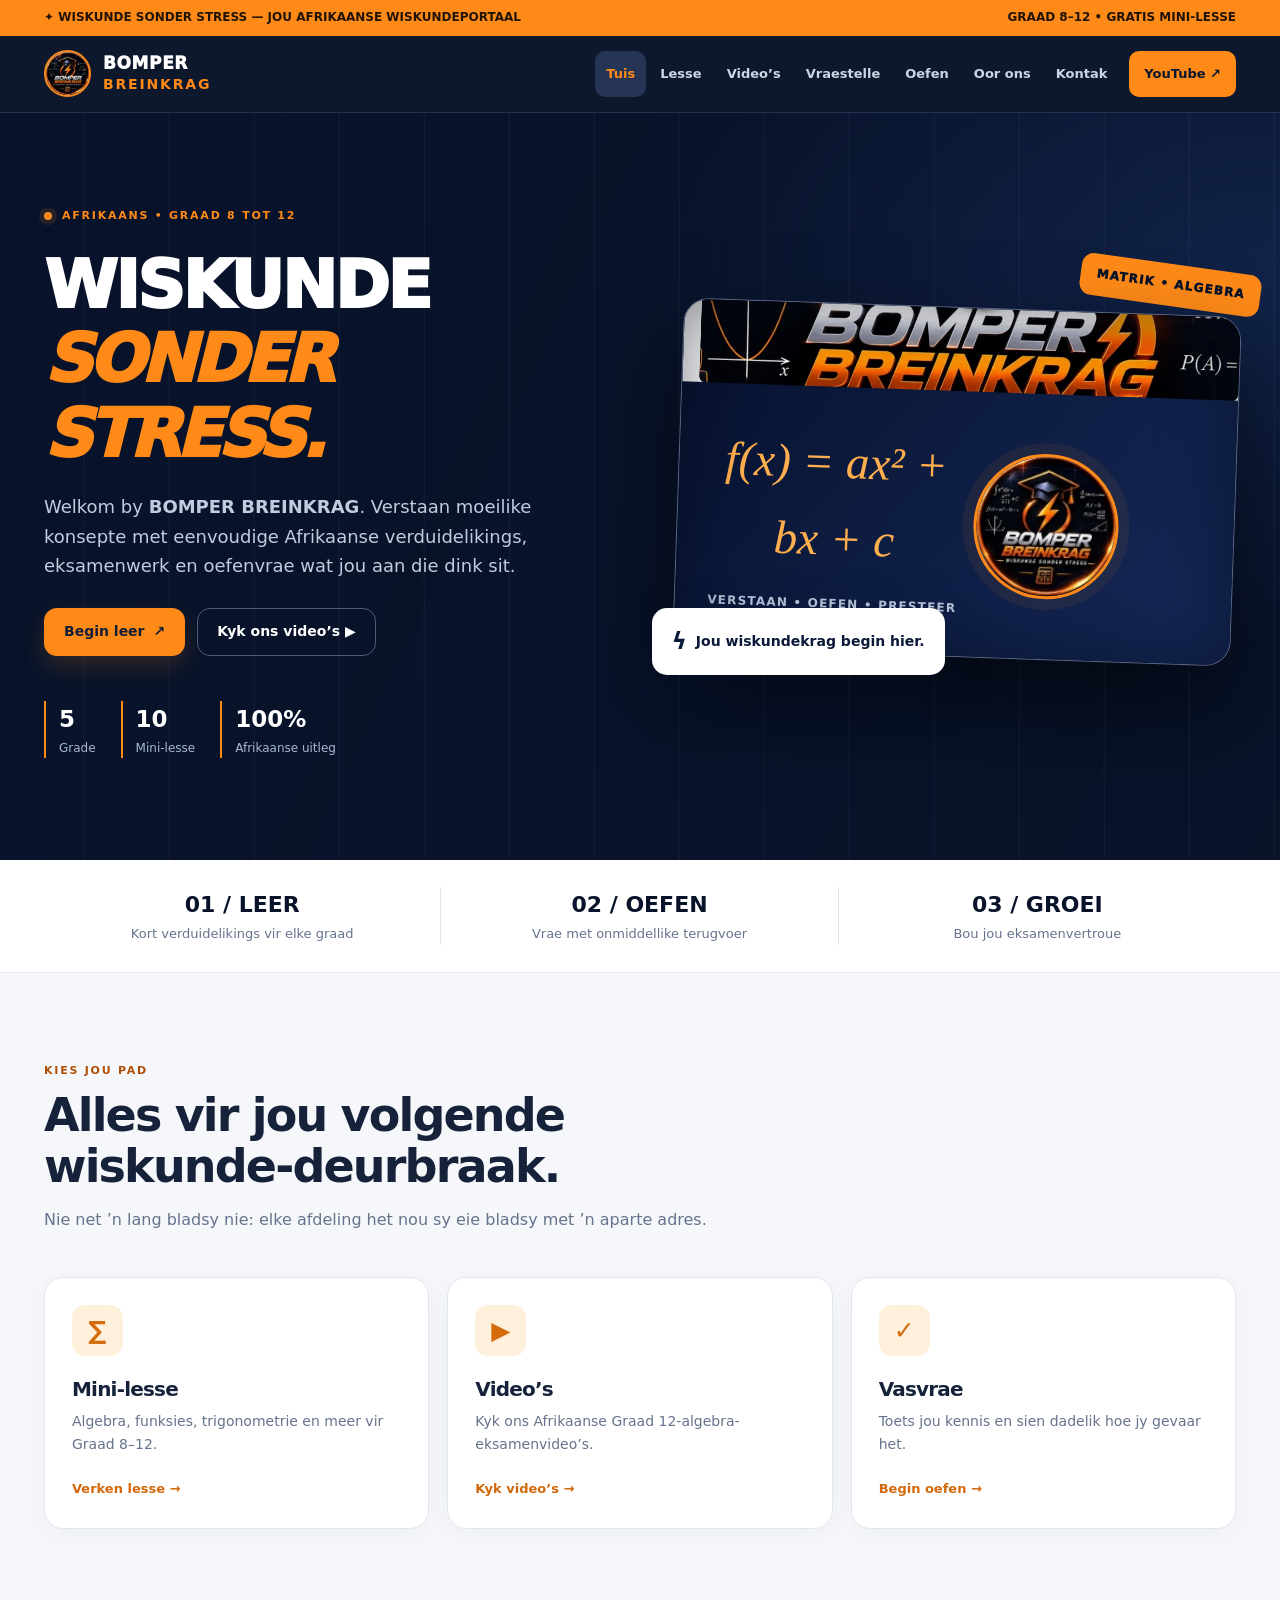
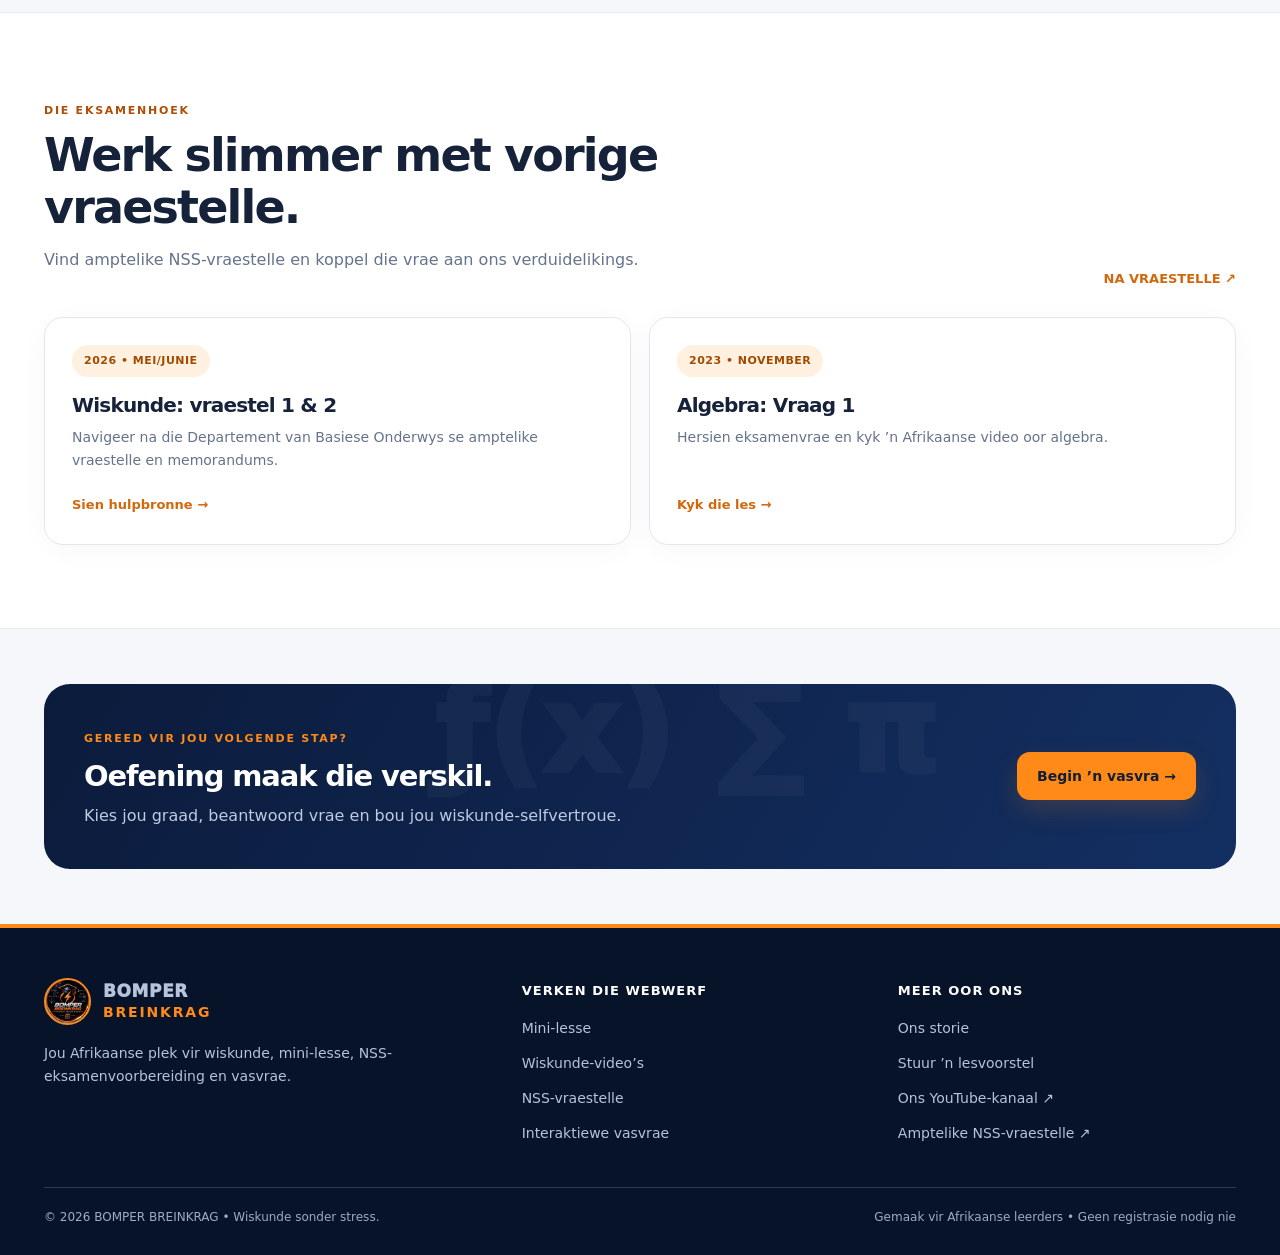
==== commit 8df51e9b: "Redesign BOMPER BREINKRAG with seven distinct pages and interactive learning" ====
--- a/index.html
+++ b/index.html
@@ -1,382 +1,46 @@
 <!doctype html>
 <html lang="af">
 <head>
-  <meta charset="utf-8">
-  <meta name="viewport" content="width=device-width, initial-scale=1">
-  <meta name="theme-color" content="#060b1c">
-  <meta name="description" content="BOMPER BREINKRAG: Afrikaanse wiskundelesse, Graad 8–12 mini-lesse, NSS-algebravideo’s en oefenvrae. Wiskunde sonder stress.">
-  <title>BOMPER BREINKRAG | Afrikaanse Wiskunde Graad 8–12</title>
-  <meta name="robots" content="index, follow">
-  <link rel="canonical" href="https://bomper2006.github.io/BOMPER-BREINKRAG/">
-  <meta property="og:type" content="website">
-  <meta property="og:locale" content="af_ZA">
-  <meta property="og:site_name" content="BOMPER BREINKRAG">
-  <meta property="og:title" content="BOMPER BREINKRAG | Wiskunde sonder stress">
-  <meta property="og:description" content="BOMPER BREINKRAG: Afrikaanse wiskundelesse, Graad 8–12 mini-lesse, NSS-algebravideo’s en oefenvrae. Wiskunde sonder stress.">
-  <meta property="og:url" content="https://bomper2006.github.io/BOMPER-BREINKRAG/">
-  <meta property="og:image" content="https://bomper2006.github.io/BOMPER-BREINKRAG/kanaal-banier.jpg">
-  <meta name="twitter:card" content="summary_large_image">
-  <meta name="twitter:image" content="https://bomper2006.github.io/BOMPER-BREINKRAG/kanaal-banier.jpg">
-  <script type="application/ld+json">{"@context":"https://schema.org","@type":"EducationalOrganization","name":"BOMPER BREINKRAG","url":"https://bomper2006.github.io/BOMPER-BREINKRAG/","description":"Afrikaanse wiskundelesse en NSS-eksamenvoorbereiding","sameAs":["https://www.youtube.com/@BOMPERBREINKRAG"],"inLanguage":"af"}</script>
-  <link rel="icon" href="favicon.svg" type="image/svg+xml">
-  <style>
-    :root { --bg:#0b0b0e; --panel:#151519; --panel2:#1b1a1d; --edge:#33302a; --gold:#e6bb65; --gold2:#ffdc8e; --text:#f8f6f1; --muted:#b8b5ae; --soft:#8c8982; --radius:22px; --max:1180px; }
-    * { box-sizing:border-box; }
-    html { scroll-behavior:smooth; scroll-padding-top:92px; }
-    body { margin:0; background:var(--bg); color:var(--text); font:16px/1.6 system-ui,-apple-system,BlinkMacSystemFont,"Segoe UI",sans-serif; }
-    a { color:inherit; text-decoration:none; }
-    button, input, select, textarea { font:inherit; }
-    button { cursor:pointer; }
-    :focus-visible { outline:3px solid var(--gold2); outline-offset:3px; }
-    ::selection { background:#f3cc7a; color:#111; }
-    .visually-hidden { position:absolute; width:1px; height:1px; padding:0; margin:-1px; overflow:hidden; clip:rect(0,0,0,0); white-space:nowrap; border:0; }
-    .container { width:min(var(--max),calc(100% - 42px)); margin-inline:auto; }
-    .topbar { height:78px; position:sticky; top:0; z-index:60; background:rgba(10,10,13,.9); border-bottom:1px solid #302d28; backdrop-filter:blur(18px); }
-    .topbar .container { height:100%; display:flex; align-items:center; justify-content:space-between; gap:22px; }
-    .brand { display:inline-flex; gap:11px; align-items:center; min-width:0; }
-    .brand-emblem { width:39px; height:39px; display:grid; place-items:center; background:linear-gradient(135deg,#ffe19b,#b98c3d); color:#15110b; font-weight:950; font-size:23px; border-radius:11px; box-shadow:0 0 22px rgba(222,170,69,.18); }
-    .brand-name { font-weight:900; letter-spacing:.08em; font-size:17px; line-height:1.12; }
-    .brand-name span { display:block; color:var(--gold); letter-spacing:.26em; font-size:10px; padding-top:5px; }
-    nav { display:flex; align-items:center; gap:26px; }
-    nav a { color:#d9d5cd; font-size:14px; font-weight:650; transition:color .2s; }
-    nav a:hover { color:var(--gold2); }
-    .nav-cta { background:var(--gold); color:#1b160c!important; font-weight:800; border-radius:12px; padding:11px 17px; }
-    .menu-toggle { display:none; border:1px solid #514638; background:#1d1a15; color:var(--gold); width:44px; height:44px; border-radius:11px; font-size:22px; }
-    .hero { position:relative; overflow:hidden; padding:94px 0 93px; min-height:650px; }
-    .hero::before { content:""; position:absolute; inset:0; pointer-events:none; background:radial-gradient(ellipse 550px 420px at 84% 48%,rgba(214,151,56,.12),transparent 75%),radial-gradient(ellipse 380px 380px at 0% 0%,rgba(153,106,48,.07),transparent 75%); }
-    .hero-layout { position:relative; display:grid; grid-template-columns:1.02fr .98fr; align-items:center; gap:56px; }
-    .eyebrow { display:inline-flex; gap:9px; align-items:center; padding:8px 13px; border-radius:50px; background:#231e15; border:1px solid #4e3b1b; color:var(--gold2); letter-spacing:.12em; font-size:11px; font-weight:800; text-transform:uppercase; }
-    .tiny-star { display:inline-block; width:7px; height:7px; background:var(--gold); border-radius:50%; box-shadow:0 0 15px var(--gold); }
-    h1, h2, h3, p { margin-top:0; }
-    h1 { font-size:clamp(49px,6.3vw,87px); letter-spacing:-.075em; line-height:1.035; margin:24px 0 23px; font-weight:930; }
-    .gold-text { color:var(--gold2); }
-    .hero-description { color:#c9c5bc; font-size:18px; max-width:530px; line-height:1.78; margin-bottom:29px; }
-    .button-row { display:flex; gap:12px; flex-wrap:wrap; }
-    .btn { display:inline-flex; justify-content:center; align-items:center; gap:10px; border-radius:13px; border:1px solid transparent; padding:14px 20px; min-height:52px; font-weight:800; letter-spacing:-.01em; transition:transform .17s,background .17s,border-color .17s; }
-    .btn:hover { transform:translateY(-2px); }
-    .btn-primary { color:#1d1608; background:linear-gradient(110deg,var(--gold),#ffdf95); box-shadow:0 6px 25px rgba(209,160,64,.15); }
-    .btn-outline { border-color:#5b513f; background:#191817; color:#f5e1ba; }
-    .btn-outline:hover { border-color:var(--gold); }
-    .hero-note { font-size:12px; color:#99938a; margin-top:15px; }
-    .hero-meta { display:flex; flex-wrap:wrap; gap:25px; margin-top:35px; }
-    .meta-item { border-left:2px solid #c49b4d; padding-left:13px; }
-    .meta-item strong { display:block; font-size:20px; line-height:1.2; }
-    .meta-item small { color:#a7a29a; font-size:12px; }
-    .math-board { position:relative; min-height:445px; border-radius:30px; background:linear-gradient(145deg,#231e19 0%,#131215 55%,#211a13 100%); border:1px solid #5c462d; box-shadow:0 25px 90px rgba(0,0,0,.3),inset 0 0 70px rgba(223,166,68,.04); overflow:hidden; transform:rotate(-2deg); }
-    .math-board::before { content:""; position:absolute; inset:0; background-image:linear-gradient(#a07b3723 1px,transparent 1px),linear-gradient(90deg,#a07b3723 1px,transparent 1px); background-size:36px 36px; mask-image:linear-gradient(to bottom,black,transparent 90%); }
-    .math-board::after { content:""; position:absolute; width:390px; height:390px; top:-230px; right:-160px; border:1px solid #b6985c55; border-radius:50%; box-shadow:0 0 0 40px #9e773b0a,0 0 0 80px #9e773b0b,0 0 0 120px #9e773b07; }
-    .board-inner { position:relative; z-index:1; height:445px; padding:36px; display:flex; flex-direction:column; justify-content:space-between; }
-    .board-top { display:flex; align-items:center; justify-content:space-between; color:#f0cb7f; font-weight:850; letter-spacing:.18em; font-size:12px; }
-    .board-badge { border:1px solid #685439; padding:7px 11px; border-radius:50px; background:#201c17; letter-spacing:.06em; font-size:11px; }
-    .formula { font-family:Georgia,"Times New Roman",serif; text-align:center; font-style:italic; font-size:clamp(42px,5vw,69px); color:#ffe2a2; letter-spacing:-.04em; text-shadow:0 0 36px #ecb75444; }
-    .board-bottom { display:flex; justify-content:space-between; align-items:flex-end; gap:14px; }
-    .board-bottom strong { font-size:20px; line-height:1.2; }
-    .board-bottom small { display:block; font-size:12px; margin-top:6px; color:#aca292; }
-    .graph { width:150px; height:110px; flex:none; opacity:.92; }
-    .section { padding:84px 0; }
-    .section-dark { background:#111114; border-block:1px solid #252428; }
-    .section-kicker { color:var(--gold); font-size:12px; font-weight:900; letter-spacing:.18em; text-transform:uppercase; margin-bottom:10px; }
-    .section h2 { font-size:clamp(30px,3.6vw,45px); line-height:1.14; letter-spacing:-.045em; margin-bottom:15px; }
-    .section-lead { color:var(--muted); max-width:620px; margin-bottom:32px; }
-    .section-header { display:flex; align-items:end; justify-content:space-between; gap:24px; }
-    .counter { color:#cdbb95; font-size:13px; background:#242018; border:1px solid #42351f; padding:8px 14px; border-radius:100px; white-space:nowrap; }
-    .filters { display:flex; flex-wrap:wrap; gap:12px; align-items:center; justify-content:space-between; margin-bottom:24px; }
-    .filter-list { display:flex; flex-wrap:wrap; gap:8px; }
-    .filter { padding:10px 17px; background:#1d1b1a; border:1px solid #3f3931; border-radius:12px; color:#ddd7ca; font-weight:750; font-size:13px; }
-    .filter.active,.filter[aria-pressed="true"] { background:var(--gold); border-color:var(--gold); color:#21180c; }
-    .search-wrap { display:flex; align-items:center; gap:8px; padding:0 13px; border:1px solid #45403a; border-radius:12px; background:#1c1b1e; min-height:45px; width:260px; color:#b3ab9e; }
-    .search-wrap input { border:0; outline:none; background:transparent; color:var(--text); width:100%; min-width:0; font-size:14px; }
-    .search-wrap:focus-within { border-color:var(--gold); }
-    .lesson-grid { display:grid; grid-template-columns:repeat(3,1fr); gap:17px; }
-    .lesson-card { border:1px solid #39342e; border-radius:19px; background:linear-gradient(155deg,#24201c,#17171a 65%); padding:22px; display:flex; min-height:246px; flex-direction:column; transition:transform .2s,border-color .2s; }
-    .lesson-card:hover { transform:translateY(-4px); border-color:#8d6d37; }
-    .lesson-card-top { display:flex; align-items:center; justify-content:space-between; gap:12px; margin-bottom:31px; }
-    .grade-tag { padding:6px 10px; background:#43341c; color:#f5d38f; border-radius:7px; font-weight:850; font-size:11px; }
-    .topic-mark { font-family:Georgia,serif; color:#9f8255; font-size:27px; font-style:italic; }
-    .lesson-card h3 { font-size:20px; letter-spacing:-.025em; line-height:1.25; margin-bottom:10px; }
-    .lesson-card p { color:#aaa49c; font-size:13px; line-height:1.55; margin-bottom:22px; }
-    .lesson-link { color:var(--gold2); background:none; padding:0; border:0; text-align:left; margin-top:auto; font-weight:800; font-size:13px; }
-    .lesson-link:hover { text-decoration:underline; }
-    .empty { padding:28px; color:#c5bbaa; border:1px dashed #67543a; border-radius:14px; text-align:center; }
-    .practice-grid { display:grid; grid-template-columns:.87fr 1.13fr; gap:34px; align-items:center; }
-    .feature-list { display:grid; gap:18px; margin:27px 0; }
-    .feature { display:flex; gap:13px; color:#c9c4b9; }
-    .feature-icon { display:grid; place-items:center; border-radius:11px; width:38px; height:38px; color:#ffe0a0; background:#3c2d1d; flex:none; font-size:18px; }
-    .feature strong { color:white; display:block; margin-bottom:3px; }
-    .feature span { font-size:13px; }
-    .quiz-panel { background:linear-gradient(150deg,#252019,#141416); border-radius:24px; border:1px solid #594527; padding:30px; min-height:372px; box-shadow:0 20px 70px #0003; }
-    .quiz-heading { display:flex; justify-content:space-between; align-items:center; gap:10px; margin-bottom:22px; }
-    .quiz-heading strong { letter-spacing:.03em; }
-    .quiz-heading span { color:#e6c381; background:#47351f; border-radius:8px; padding:6px 9px; font-size:12px; }
-    .quiz-control { width:100%; border-radius:11px; border:1px solid #5b4c37; background:#181715; color:#fff; padding:13px; margin:10px 0 19px; }
-    .quiz-choice { display:block; width:100%; text-align:left; border-radius:11px; padding:12px 14px; background:#211f1c; color:#f6f1e8; border:1px solid #514538; margin-bottom:9px; }
-    .quiz-choice:hover { border-color:#c69f60; }
-    .quiz-choice.selected { border-color:var(--gold); background:#3e311f; }
-    .quiz-choice.correct { background:#203d32; border-color:#76b49c; }
-    .quiz-choice.wrong { background:#462b29; border-color:#db877a; }
-    .quiz-choice:disabled { cursor:default; opacity:.95; }
-    .quiz-progress-track { height:5px; background:#3e372e; border-radius:4px; overflow:hidden; margin:12px 0 22px; }
-    .quiz-progress-track div { background:var(--gold); height:100%; transition:width .25s; }
-    .quiz-question { font-size:22px; font-weight:800; line-height:1.35; margin-bottom:22px; }
-    .quiz-feedback { color:#e5d6b5; margin:12px 0; min-height:24px; font-size:13px; }
-    .muted { color:var(--muted); }
-    .quiz-actions { display:flex; justify-content:space-between; align-items:center; gap:14px; margin-top:14px; }
-    .quiz-actions button:disabled { opacity:.5; cursor:not-allowed; transform:none; }
-    .about-grid { display:grid; grid-template-columns:1.1fr .9fr; gap:55px; align-items:center; }
-    .about-mark { background:radial-gradient(circle at 50% 40%,#4a361c,#181717 65%); border:1px solid #4a3a22; border-radius:26px; min-height:320px; display:grid; place-items:center; position:relative; overflow:hidden; }
-    .about-mark::after { content:"BOMPER"; position:absolute; bottom:23px; color:#e1bd76; font-weight:900; letter-spacing:.3em; font-size:15px; }
-    .about-symbol { display:grid; place-items:center; width:176px; height:176px; border:2px solid #e3b96b; outline:1px solid #9e7b46; outline-offset:11px; border-radius:25px; font-size:118px; font-weight:950; line-height:1; color:#efd092; box-shadow:0 0 90px #bb914d25; }
-    .quote { border-left:3px solid var(--gold); padding-left:18px; color:#e3c58b; font-size:20px; font-weight:650; margin:20px 0; }
-    .contact-card { padding:40px; border:1px solid #59482e; border-radius:25px; background:linear-gradient(140deg,#32271a,#171719 73%); display:grid; grid-template-columns:1fr .85fr; align-items:center; gap:34px; }
-    .contact-card h2 { margin-bottom:14px; }
-    .contact-card textarea { resize:vertical; min-height:119px; width:100%; border-radius:13px; background:#171616; color:#eee6d9; padding:14px; border:1px solid #6c5332; }
-    .contact-card textarea:focus { outline:2px solid #dfb766; }
-    .contact-card label { display:block; font-size:13px; color:#e0cfac; margin-bottom:8px; font-weight:750; }
-    .request-note { font-size:12px; color:#b2a797; margin-top:10px; }
-    footer { padding:30px 0; border-top:1px solid #332f2a; }
-    .footer-layout { display:flex; justify-content:space-between; flex-wrap:wrap; gap:15px; align-items:center; }
-    footer p { margin:0; color:#9f9890; font-size:12px; }
-    footer strong { color:#e5c27e; }
-    .footer-links { display:flex; gap:18px; font-size:13px; color:#c4b9a7; }
-    dialog { width:min(550px,calc(100% - 28px)); max-height:min(85vh,720px); border:1px solid #8b6936; background:#191819; color:#fff; border-radius:22px; padding:28px; box-shadow:0 30px 100px #000b; }
-    dialog::backdrop { background:#000b; backdrop-filter:blur(4px); }
-    .dialog-head { display:flex; justify-content:space-between; align-items:start; gap:20px; }
-    .dialog-head h3 { font-size:27px; margin:6px 0 13px; letter-spacing:-.035em; }
-    .dialog-close { background:#302a24; color:#f6ddaa; border:1px solid #6b5439; width:39px; height:39px; border-radius:10px; flex:none; font-size:22px; }
-    .formula-box { background:#29251f; border:1px solid #5d4b31; border-radius:12px; padding:18px; font:italic 24px/1.4 Georgia,serif; color:#ffe0a1; margin:16px 0; }
-    .dialog-example { white-space:pre-line; color:#e7e0d5; background:#111113; padding:16px; border-radius:12px; line-height:1.8; }
-    .dialog-small { font-size:13px; color:#b7ac9a; }
-    @media (max-width:900px) { .hero-layout { gap:25px; } .math-board,.board-inner { min-height:365px; height:365px; } .board-inner { padding:24px; } .graph { width:110px; } .lesson-grid { grid-template-columns:repeat(2,1fr); } .practice-grid,.about-grid { gap:25px; } nav { gap:15px; } }
-    @media (max-width:700px) { .topbar { height:69px; } .menu-toggle { display:block; } nav { display:none; position:absolute; left:0; right:0; top:69px; background:#151416; padding:17px 21px 22px; border-bottom:1px solid #493e2e; flex-direction:column; align-items:stretch; gap:14px; box-shadow:0 20px 30px #0006; } nav.open { display:flex; } nav a { padding:8px 3px; } nav .nav-cta { text-align:center; } .hero { padding:62px 0 70px; } .hero-layout,.practice-grid,.about-grid,.contact-card { grid-template-columns:1fr; } .hero-description { font-size:16px; } .math-board { max-width:530px; width:100%; margin:18px auto 0; transform:rotate(-1deg); } .section { padding:64px 0; } .section-header { display:block; } .counter { display:inline-block; margin-bottom:18px; } .lesson-grid { grid-template-columns:1fr; } .filters { align-items:stretch; } .search-wrap { width:100%; } .lesson-card { min-height:224px; } .quiz-panel { padding:21px; } .contact-card { padding:26px; } .about-mark { min-height:270px; } h1 { font-size:clamp(48px,10vw,68px); } .footer-layout { align-items:start; flex-direction:column; } }
-    @media (prefers-reduced-motion:reduce) { *,*::before,*::after { scroll-behavior:auto!important; transition:none!important; } }
-
-    /* BOMPER BREINKRAG: channel-inspired navy / electric orange / silver palette */
-    :root { --bg:#050916; --panel:#0c1230; --panel2:#141c40; --edge:#273258; --gold:#ff8c16; --gold2:#ffae44; --text:#f6f7fa; --muted:#b5c0d9; --soft:#93a0c1; }
-    body { background:var(--bg); background-image:radial-gradient(ellipse 1100px 550px at 95% 0%,#16224c44,transparent 80%); }
-    .topbar { background:rgba(5,9,23,.94); border-color:#1f2c52; }
-    .brand-photo { width:44px; height:44px; object-fit:cover; border-radius:50%; border:2px solid #ff8b10; box-shadow:0 0 17px #ff7a0029; flex:none; }
-    .brand-name { font-style:italic; letter-spacing:.01em; font-weight:950; font-size:17px; }
-    .brand-name span { color:#ff8b0a; letter-spacing:.19em; font-size:10px; }
-    nav a { color:#d9dfed; }
-    .nav-cta,.btn-primary { background:linear-gradient(130deg,#ffad32,#ff7700); color:#070c1d!important; box-shadow:0 10px 30px #e66d002f; }
-    .menu-toggle { border-color:#ff8b0055; background:#131b38; color:#ff991f; }
-    .hero { padding:90px 0 74px; min-height:630px; background:linear-gradient(135deg,#050916,#0c1532 77%,#060b1a); border-bottom:1px solid #253358; }
-    .hero::before { background:radial-gradient(ellipse 500px 380px at 82% 45%,#ff800015,transparent 76%),radial-gradient(ellipse 460px 360px at 14% 0%,#2b54a422,transparent 80%); }
-    .hero-layout { grid-template-columns:1.02fr .98fr; gap:42px; }
-    .eyebrow { color:#ffb15a; background:#ff840014; border-color:#ff8c004f; }
-    .tiny-star { background:#ff9000; box-shadow:0 0 15px #ff8200; }
-    h1 { line-height:.98; letter-spacing:-.045em; font-size:clamp(52px,6.2vw,86px); margin:26px 0; }
-    .hero-bomper,.hero-breinkrag { display:block; font-style:italic; font-family:Impact,'Arial Black',sans-serif; transform:skewX(-7deg); text-transform:uppercase; letter-spacing:.005em; }
-    .hero-bomper { color:#ecf0f6; background:linear-gradient(#fff,#a8b4cd 65%,#f7f7f7); background-clip:text; -webkit-background-clip:text; -webkit-text-fill-color:transparent; filter:drop-shadow(2px 3px 0 #414a6b); }
-    .hero-breinkrag { color:#ff8813; background:linear-gradient(180deg,#ffc255 0%,#ff890e 50%,#ff6200 100%); background-clip:text; -webkit-background-clip:text; -webkit-text-fill-color:transparent; filter:drop-shadow(2px 3px 0 #64300b); font-size:.88em; }
-    .hero-description { color:#cad3e6; font-size:17px; max-width:540px; }
-    .btn-outline { border-color:#354367; background:#111b38; color:#f0f3ff; }
-    .btn-outline:hover { border-color:#ff9400; }
-    .hero-note { color:#99a7c6; }
-    .hero-meta { gap:27px; }
-    .meta-item { border-left-color:#ff8c00; }
-    .meta-item small { color:#a9b6d4; }
-    .channel-visual { background:#0c1330; border:1px solid #384364; border-radius:22px; overflow:hidden; box-shadow:0 26px 60px #0008,0 0 60px #ff85000b; transform:rotate(1deg); }
-    .channel-topline { background:#0c1637; color:#b9c6e4; font-size:10px; font-weight:900; letter-spacing:.11em; padding:12px 17px; display:flex; align-items:center; gap:9px; }
-    .channel-topline > span:last-child { margin-left:auto; color:#fb9729; }
-    .live-dot { width:8px; height:8px; background:#ff8c16; box-shadow:0 0 12px #ff9200; border-radius:50%; }
-    .channel-poster { position:relative; min-height:327px; background:radial-gradient(circle at 78% 23%,#fe8a0922,transparent 32%),linear-gradient(125deg,#060a1b,#111d48 70%,#090d1c); padding:66px 20px 62px; display:flex; align-items:center; justify-content:center; flex-direction:column; overflow:hidden; }
-    .poster-grid { position:absolute; inset:0; background-image:linear-gradient(#657cb415 1px,transparent 1px),linear-gradient(90deg,#657cb415 1px,transparent 1px); background-size:37px 37px; mask-image:linear-gradient(to right,transparent,#0007); }
-    .math-prompt { position:absolute; font:italic 19px Georgia,serif; color:#d5deff6e; }
-    .prompt-one { top:30px; left:21px; }
-    .prompt-two { bottom:25px; right:17px; }
-    .prompt-three { top:30px; right:36px; color:#ff900085; }
-    .poster-brand { position:relative; z-index:2; text-align:center; line-height:.95; transform:skewX(-7deg); filter:drop-shadow(4px 5px 0 #010510); }
-    .poster-brand > span,.poster-brand > strong { display:block; font-style:italic; font-family:Impact,'Arial Black',sans-serif; letter-spacing:.02em; }
-    .poster-brand > span { color:#eef1f8; font-size:clamp(52px,5.7vw,81px); text-shadow:1px 3px 0 #535e78; }
-    .poster-brand > strong { color:#ff8c0b; font-size:clamp(47px,5vw,70px); text-shadow:1px 3px 0 #854017; white-space:nowrap; }
-    .bolt { font-size:.9em; color:#ff9c0a; }
-    .poster-strap { z-index:2; margin-top:18px; padding:6px 13px; background:#ff8700; color:#070c1d; font-size:12px; font-weight:950; letter-spacing:.1em; }
-    .poster-bottom { position:absolute; bottom:0; width:100%; display:flex; align-items:center; justify-content:space-between; color:#a8badb; background:#080d22a3; border-top:1px solid #283358; padding:11px 17px; font-size:10px; letter-spacing:.08em; font-weight:800; }
-    .poster-bottom span { color:#ff9d2e; }
-    .channel-footer { display:flex; align-items:center; gap:12px; padding:15px 18px; }
-    .channel-footer img { width:51px; height:51px; border-radius:50%; border:2px solid #ff9100; object-fit:cover; }
-    .channel-footer strong { display:block; font-size:13px; }
-    .channel-footer small { color:#9faecf; font-size:11px; }
-    .channel-footer a { margin-left:auto; color:#ffad44; font-size:10px; font-weight:900; white-space:nowrap; }
-    .section-dark { background:#091027; border-color:#243157; }
-    .section-kicker { color:#ff9c20; }
-    .gold-text { color:#ff9c20; }
-    .section-lead { color:#b6c1d9; }
-    .counter { color:#ffb765; background:#ff830014; border-color:#9a511a; }
-    .filter { background:#131b38; border-color:#344269; color:#dce5f7; }
-    .filter.active,.filter[aria-pressed='true'] { color:#061028; background:#ff941b; border-color:#ff941b; }
-    .search-wrap { background:#121a35; border-color:#364367; }
-    .lesson-card { border-color:#2c3d63; background:linear-gradient(145deg,#162149,#0b1128 75%); }
-    .lesson-card:hover { border-color:#ff941b; }
-    .grade-tag { background:#ff8c1626; color:#ffb968; }
-    .lesson-card p,.muted { color:#b6c1d9; }
-    .topic-mark { color:#f49831; }
-    .lesson-link { color:#ffa93c; }
-    .feature,.request-note { color:#b8c5df; }
-    .feature-icon { color:#ffb656; background:#ff89001b; }
-    .quiz-panel { background:linear-gradient(145deg,#1b254a,#0b1128); border-color:#344873; }
-    .quiz-heading span { background:#ff891c25; color:#ffb65b; }
-    .quiz-control,.quiz-choice { background:#121d3a; color:#f3f5ff; border-color:#354669; }
-    .quiz-choice.selected { background:#3a321f; }
-    .quiz-choice.correct { background:#153b33; }
-    .quiz-choice.wrong { background:#4b2329; }
-    .quiz-progress-track { background:#273255; }
-    .quiz-feedback { color:#d7e0f3; }
-    .about-mark { background:radial-gradient(circle,#1f2e5b,#070b1b 65%); border-color:#3b4b74; }
-    .about-mark::after { color:#ff941f; content:'BREINKRAG'; }
-    .about-symbol { border-color:#ff941f; outline-color:#ff941f66; color:#ff9518; }
-    .quote { color:#ffb85c; }
-    .contact-card { background:linear-gradient(140deg,#182246,#080d1e 75%); border-color:#3b4973; }
-    .contact-card textarea { background:#0f1932; border-color:#364769; color:#fff; }
-    .contact-card textarea:focus { outline-color:#ff9519; }
-    .contact-card label { color:#dbe4f6; }
-    footer { border-color:#263456; }
-    .footer-links { color:#b6c4de; }
-    dialog { background:#0c1431; border-color:#495f91; }
-    .formula-box { background:#15213d; border-color:#4c5e81; color:#ffb65c; }
-    .dialog-example { background:#080d1e; }
-    .dialog-close { color:#ffbd6d; background:#182347; border-color:#495c87; }
-    .about-symbol img { width:100%; height:100%; border-radius:22px; object-fit:cover; }
-    .videos-section { background:linear-gradient(180deg,#080e23,#0c1430); }
-    .videos-section h2 { max-width:690px; }
-    .video-more { color:#ffae3b; border:1px solid #87551e; padding:11px 17px; border-radius:10px; font-size:12px; font-weight:800; margin-bottom:35px; white-space:nowrap; }
-    .video-grid { display:grid; grid-template-columns:repeat(2,minmax(0,1fr)); gap:20px; }
-    .video-card { background:#111b39; border:1px solid #304166; border-radius:19px; overflow:hidden; box-shadow:0 18px 35px #0004; }
-    .thumbnail { display:block; position:relative; background:#080c20; aspect-ratio:335 / 188; overflow:hidden; }
-    .thumbnail img { width:100%; height:100%; object-fit:cover; display:block; transition:transform .2s; }
-    .thumbnail:hover img { transform:scale(1.025); }
-    .video-duration { position:absolute; right:12px; bottom:10px; background:#070914e0; color:#fff; font-size:12px; padding:3px 7px; border-radius:5px; }
-    .play-button { position:absolute; top:50%; left:50%; transform:translate(-50%,-50%); background:#ff8800e8; width:49px; height:49px; border-radius:50%; display:grid; place-items:center; color:#071026; font-size:17px; }
-    .video-card-body { padding:20px 20px 23px; }
-    .video-tag { color:#ffaf49; font-size:11px; font-weight:850; letter-spacing:.1em; }
-    .video-card h3 { font-size:18px; line-height:1.4; margin:8px 0 18px; }
-    .video-card-body > a { color:#ffad3b; font-weight:850; font-size:13px; }
-    .video-card-body > a:hover { text-decoration:underline; }
-    @media (max-width:900px) { .hero-layout { gap:25px; } .poster-brand>span { font-size:60px; } .poster-brand>strong { font-size:48px; } .channel-footer a { font-size:9px; } }
-    @media (max-width:700px) { nav { background:#080e26; border-color:#2c3964; } .hero { padding-top:65px; } .hero-layout { grid-template-columns:1fr; } .hero-bomper { font-size:1.08em; } .hero-breinkrag { font-size:.82em; } .channel-visual { transform:none; } .video-grid { grid-template-columns:1fr; } .channel-poster { min-height:285px; } .poster-brand>span { font-size:clamp(50px,12vw,75px); } .poster-brand>strong { font-size:clamp(41px,9.5vw,65px); } .section-header { display:block; } .video-more { display:inline-flex; margin-bottom:23px; } }
-    @media (max-width:370px) { .poster-brand>span { font-size:45px; } .poster-brand>strong { font-size:37px; } .channel-footer a { font-size:8px; } .channel-footer img { width:43px; height:43px; } }
-  </style>
+<meta charset="utf-8"><meta name="viewport" content="width=device-width,initial-scale=1">
+<meta name="theme-color" content="#081229"><meta name="robots" content="index,follow">
+<title>BOMPER BREINKRAG | Wiskunde sonder stress</title><meta name="description" content="Leer wiskunde in Afrikaans met BOMPER BREINKRAG: Graad 8–12 mini-lesse, NSS-wiskundevideo’s, vraestelle en interaktiewe vasvrae.">
+<link rel="canonical" href="https://bomper2006.github.io/BOMPER-BREINKRAG/"><link rel="icon" type="image/svg+xml" href="favicon.svg">
+<meta property="og:type" content="website"><meta property="og:locale" content="af_ZA"><meta property="og:site_name" content="BOMPER BREINKRAG">
+<meta property="og:title" content="BOMPER BREINKRAG | Wiskunde sonder stress"><meta property="og:description" content="Leer wiskunde in Afrikaans met BOMPER BREINKRAG: Graad 8–12 mini-lesse, NSS-wiskundevideo’s, vraestelle en interaktiewe vasvrae."><meta property="og:url" content="https://bomper2006.github.io/BOMPER-BREINKRAG/">
+<meta property="og:image" content="https://bomper2006.github.io/BOMPER-BREINKRAG/kanaal-banier.jpg"><meta name="twitter:card" content="summary_large_image">
+<link rel="stylesheet" href="styles.css">
+<script type="application/ld+json">{"@context":"https://schema.org","@type":"EducationalOrganization","name":"BOMPER BREINKRAG","url":"https://bomper2006.github.io/BOMPER-BREINKRAG/","description":"Afrikaanse wiskundelesse en NSS-eksamenvoorbereiding","sameAs":["https://www.youtube.com/@BOMPERBREINKRAG"],"inLanguage":"af"}</script>
+<script src="data.js" defer></script><script src="app.js" defer></script>
 </head>
-<body>
-<header class="topbar">
-  <div class="container">
-    <a class="brand" href="#tuis" aria-label="BOMPER Breinkrag - tuis"><img class="brand-photo" src="kanaal-logo.jpg" alt="BOMPER BREINKRAG-kanaallogo"><span class="brand-name">BOMPER<span>BREINKRAG</span></span></a>
-    <button class="menu-toggle" id="menuToggle" type="button" aria-expanded="false" aria-controls="mainNav" aria-label="Maak kieslys oop">☰</button>
-    <nav id="mainNav" aria-label="Hoofnavigasie">
-      <a href="#tuis">Tuis</a><a href="#videos">Video’s</a><a href="#lesse">Lesse</a><a href="#oefen">Oefen</a><a href="#oor">Oor ons</a><a href="#kontak">Kontak</a>
-      <a class="nav-cta" href="https://www.youtube.com/@BOMPERBREINKRAG" target="_blank" rel="noopener noreferrer" data-channel-link>YouTube-kanaal ↗</a>
-    </nav>
-  </div>
-</header>
-<main>
-  <section class="hero" id="tuis">
-    <div class="container hero-layout">
-      <div>
-        <div class="eyebrow"><span class="tiny-star"></span> Wiskunde sonder stress • Afrikaans</div>
-        <h1><span class="hero-bomper">BOMPER</span><span class="hero-breinkrag">BREINKRAG</span></h1>
-        <p class="hero-description">WISKUNDE SONDER STRESS. Leer wiskunde in Afrikaans met NSS-vraestelle, algebra, uitgewerkte voorbeelde en oefenvrae. Kyk die videos en bou jou selfvertroue, een som op ’n slag.</p>
-        <div class="button-row"><a href="#videos" class="btn btn-primary">Kyk video’s <span aria-hidden="true">↗</span></a><a class="btn btn-outline" href="https://www.youtube.com/@BOMPERBREINKRAG" target="_blank" rel="noopener noreferrer" data-channel-link>Kyk op YouTube ↗</a></div>
-        <p class="hero-note">Amptelike kanaal: @BOMPERBREINKRAG</p>
-        <div class="hero-meta"><div class="meta-item"><strong>5</strong><small>Skoolgrade</small></div><div class="meta-item"><strong>10</strong><small>Mini-lesse</small></div><div class="meta-item"><strong>100%</strong><small>Afrikaanse inhoud</small></div></div>
-      </div>
-      <div class="channel-visual">
-        <div class="channel-topline"><span class="live-dot"></span> JOU AFRIKAANSE WISKUNDEKANAAL <span>2026 EDITION</span></div>
-        <div class="channel-poster">
-          <div class="poster-grid"></div>
-          <span class="math-prompt prompt-one">f(x) = ax² + bx + c</span>
-          <span class="math-prompt prompt-two">P(A ∪ B)</span>
-          <span class="math-prompt prompt-three">Σ x²</span>
-          <div class="poster-brand"><span>BOMPER</span><strong>BREINKRAG<span class="bolt">ϟ</span></strong></div>
-          <div class="poster-strap">WISKUNDE SONDER STRESS</div>
-          <div class="poster-bottom">NSS • ALGEBRA • EKSAMENVRAE <span>GRAAD 12</span></div>
-        </div>
-        <div class="channel-footer"><img src="kanaal-logo.jpg" alt="BOMPER BREINKRAG-kanaallogo"><div><strong>BOMPER BREINKRAG</strong><small>@BOMPERBREINKRAG</small></div><a href="https://www.youtube.com/@BOMPERBREINKRAG" data-channel-link target="_blank" rel="noopener noreferrer">BESOEK KANAAL ↗</a></div>
-      </div>
-    </div>
-  </section>
-  <section class="section videos-section" id="videos">
-    <div class="container">
-      <div class="section-header"><div><div class="section-kicker">Vanaf ons YouTube-kanaal</div><h2>Leer met <span class="gold-text">BOMPER BREINKRAG.</span></h2><p class="section-lead">Twee Graad 12-algebra-video’s wat op die kanaalskerm verskyn. Klik om die video op YouTube te sien.</p></div><a class="video-more" href="https://www.youtube.com/@BOMPERBREINKRAG/videos" target="_blank" rel="noopener noreferrer">ALLE VIDEO'S ↗</a></div>
-      <div class="video-grid">
-        <article class="video-card"><div class="thumbnail"><img src="video-mei-junie.jpg" alt="Mei/Junie NSS 2026, Graad 12 Wiskunde Algebra video-kleinkiekie" loading="lazy"><span class="video-duration">18:21</span></div><div class="video-card-body"><span class="video-tag">GRAAD 12 • ALGEBRA</span><h3>MEI/JUNIE NSS VRAAG 1 | ALGEBRA | GRAAD 12 WISKUNDE AFRIKAANS</h3><a href="https://www.youtube.com/@BOMPERBREINKRAG/videos" target="_blank" rel="noopener noreferrer">Vind op die kanaal ↗</a></div></article>
-        <article class="video-card"><a class="thumbnail" href="https://www.youtube.com/watch?v=9qyTl0xDuLo" target="_blank" rel="noopener noreferrer" aria-label="Kyk NSS 2023 Vraag 1 op YouTube"><img src="video-nss-2023.jpg" alt="NSS 2023 Vraag 1 Algebra Graad 12 Wiskunde video-kleinkiekie" loading="lazy"><span class="video-duration">19:42</span><span class="play-button">▶</span></a><div class="video-card-body"><span class="video-tag">GRAAD 12 • ALGEBRA</span><h3>NSS 2023 VRAAG 1 | ALGEBRA | GRAAD 12 WISKUNDE AFRIKAANS</h3><a href="https://www.youtube.com/watch?v=9qyTl0xDuLo" target="_blank" rel="noopener noreferrer">Kyk die video ↗</a></div></article>
-      </div>
-    </div>
-  </section>
-  <section class="section section-dark" id="lesse">
-    <div class="container">
-      <div class="section-header"><div><div class="section-kicker">Mini-lesse op die webwerf</div><h2>Vind jou volgende les.</h2><p class="section-lead">Kies ’n graad en probeer ons kort, interaktiewe tekslesse. Hierdie mini-lesse is aparte webwerfoefeninge en nie opgelaaide YouTube-video’s nie.</p></div><span class="counter" id="lessonCount">10 mini-lesse</span></div>
-      <div class="filters"><div class="filter-list" id="gradeFilters" aria-label="Filtreer volgens graad"><button type="button" class="filter active" data-grade="almal" aria-pressed="true">Almal</button><button type="button" class="filter" data-grade="8" aria-pressed="false">Graad 8</button><button type="button" class="filter" data-grade="9" aria-pressed="false">Graad 9</button><button type="button" class="filter" data-grade="10" aria-pressed="false">Graad 10</button><button type="button" class="filter" data-grade="11" aria-pressed="false">Graad 11</button><button type="button" class="filter" data-grade="12" aria-pressed="false">Graad 12</button></div><label class="search-wrap"><span aria-hidden="true">⌕</span><input id="lessonSearch" type="search" placeholder="Soek 'n onderwerp..." aria-label="Soek 'n onderwerp"></label></div>
-      <div class="lesson-grid" id="lessonGrid"></div><p id="lessonEmpty" class="empty" hidden>Geen lesse pas by jou soektog nie. Probeer 'n ander graad of onderwerp.</p>
-    </div>
-  </section>
-  <section class="section" id="oefen"><div class="container practice-grid">
-    <div><div class="section-kicker">Toets jou kennis</div><h2>Moenie net kyk nie. <span class="gold-text">Oefen ook.</span></h2><p class="section-lead">Kyk hoeveel jy onthou met 'n kort vasvra. Kies 'n graad, beantwoord die vrae en sien dadelik jou punt.</p><div class="feature-list"><div class="feature"><span class="feature-icon">✓</span><div><strong>Onmiddellike terugvoer</strong><span>Sien watter antwoord reg is en waarom.</span></div></div><div class="feature"><span class="feature-icon">◈</span><div><strong>Oefen volgens jou graad</strong><span>Van Graad 8 tot Graad 12.</span></div></div><div class="feature"><span class="feature-icon">↻</span><div><strong>Probeer weer</strong><span>Herhaal soveel keer as wat jy wil.</span></div></div></div></div>
-    <div class="quiz-panel" id="quizPanel" aria-live="polite"><div class="quiz-heading"><strong>BREINKRAG / VASVRA</strong><span id="quizStage">Gereed om te begin?</span></div><div id="quizContent"><p class="muted">Kies die graad wat jy wil oefen:</p><label for="quizGrade" class="visually-hidden">Kies graad</label><select id="quizGrade" class="quiz-control"><option value="almal">Alle grade</option><option value="8">Graad 8</option><option value="9">Graad 9</option><option value="10">Graad 10</option><option value="11">Graad 11</option><option value="12">Graad 12</option></select><button class="btn btn-primary" type="button" id="startQuiz">Begin vasvra ↗</button><p class="request-note">Geen registrasie nodig nie. Jou antwoorde word nie gestoor nie.</p></div></div>
-  </div></section>
-  <section class="section section-dark" id="oor"><div class="container about-grid"><div class="about-mark" aria-hidden="true"><div class="about-symbol"><img src="kanaal-logo.jpg" alt=""></div></div><div><div class="section-kicker">Die storie agter BOMPER</div><h2>Elke groot prestasie begin met <span class="gold-text">een som.</span></h2><p class="section-lead">BOMPER BREINKRAG help leerders om wiskunde in Afrikaans beter te verstaan. Ons bou kennis deur duidelike verduidelikings, eksamenvoorbereiding en volop oefening. Die kanaal fokus onder meer op Graad 12-algebra en NSS-eksamenvrae.</p><p class="quote">“Verstaan eers die metode. Die punte volg met oefening.”</p><p class="muted">Saamgestel deur <strong style="color:#fff">Serentino Saaiman</strong>, student in Toegepaste Wiskunde en Operasionele Navorsing aan Stellenbosch Universiteit.</p></div></div></section>
-  <section class="section" id="kontak"><div class="container"><div class="contact-card"><div><div class="section-kicker">Bou saam met ons</div><h2>Watter les wil jy volgende sien?</h2><p class="section-lead" style="margin-bottom:0">Dink aan 'n moeilike onderwerp of 'n vraag waarmee jy sukkel. Skryf jou versoek en kopieer dit om later in 'n YouTube-kommentaar of boodskap te deel.</p></div><div><label for="lessonRequest">Jou lesvoorstel</label><textarea id="lessonRequest" placeholder="Bv. Graad 11: Hoe werk kwadratiese funksies?"></textarea><button id="copyRequest" type="button" class="btn btn-primary" style="margin-top:13px">Kopieer my versoek</button><p class="request-note" id="copyStatus" role="status">Hierdie knoppie kopieer die teks; dit stuur niks outomaties nie.</p></div></div></div></section>
-</main>
-<footer><div class="container footer-layout"><a class="brand" href="#tuis"><img class="brand-photo" src="kanaal-logo.jpg" alt=""><span class="brand-name" style="font-size:14px">BOMPER<span>BREINKRAG</span></span></a><p>© <span id="year">2026</span> BOMPER BREINKRAG • Wiskunde sonder stress.</p><div class="footer-links"><a href="#videos">Video’s</a><a href="#lesse">Lesse</a><a href="#oefen">Oefen</a><a href="https://www.youtube.com/@BOMPERBREINKRAG" data-channel-link target="_blank" rel="noopener noreferrer">YouTube ↗</a></div></div></footer>
-<dialog id="lessonDialog" aria-labelledby="dialogTitle"><div class="dialog-head"><div><span class="grade-tag" id="dialogGrade"></span><h3 id="dialogTitle"></h3></div><button type="button" class="dialog-close" id="dialogClose" aria-label="Maak les toe">×</button></div><p id="dialogDescription" class="muted"></p><div class="formula-box" id="dialogFormula"></div><h4>Uitgewerkte voorbeeld</h4><div class="dialog-example" id="dialogExample"></div><p class="dialog-small">Wenk: skryf die stappe self neer en probeer die voorbeeld weer sonder om te kyk.</p><button class="btn btn-outline" id="dialogQuiz" type="button">Oefen nou ↗</button></dialog>
-<script>
-(() => {
-  'use strict';
-  // YouTube-kanaalnaam uit die kanaalskermgreep wat die gebruiker gedeel het.
-  const CHANNEL_URL = 'https://www.youtube.com/@BOMPERBREINKRAG';
-  document.querySelectorAll('[data-channel-link]').forEach(a => a.href = CHANNEL_URL);
-  const lessons = [
-    {id:1,grade:8,title:'Eenvoudige vergelykings',topic:'Algebra',mark:'x',desc:'Los onbekende waardes stap vir stap op.',formula:'3x + 5 = 20',example:'3x + 5 = 20\n3x = 20 − 5\n3x = 15\nx = 5'},
-    {id:2,grade:8,title:'Wette van eksponente',topic:'Getalle',mark:'xⁿ',desc:'Leer hoe magte werk wanneer ons vermenigvuldig.',formula:'aᵐ × aⁿ = aᵐ⁺ⁿ',example:'2³ × 2² = 2³⁺²\n= 2⁵\n= 32'},
-    {id:3,grade:9,title:'Faktorisering',topic:'Algebra',mark:'(x)',desc:'Breek ’n uitdrukking op in eenvoudiger faktore.',formula:'x² + 5x + 6 = (x + 2)(x + 3)',example:'Soek twee getalle met:\nSom = 5 en produk = 6\n2 + 3 = 5; 2 × 3 = 6\nDus: (x + 2)(x + 3)'},
-    {id:4,grade:9,title:'Reguitlyngrafieke',topic:'Funksies',mark:'↗',desc:'Verstaan gradiënt en waar ’n lyn die y-as sny.',formula:'y = mx + c',example:'Vir y = 2x + 1:\nGradiënt m = 2\ny-afsnit c = 1\nDie lyn sny die y-as by (0; 1).'},
-    {id:5,grade:10,title:'Kwadratiese vergelykings',topic:'Algebra',mark:'x²',desc:'Vind oplossings deur te faktoriseer.',formula:'x² − 5x + 6 = 0',example:'x² − 5x + 6 = 0\n(x − 2)(x − 3) = 0\nDus x = 2 of x = 3'},
-    {id:6,grade:10,title:'Trigonometriese verhoudings',topic:'Trigonometrie',mark:'sin',desc:'Gebruik sinus, cosinus en tangens in reghoekige driehoeke.',formula:'sin θ = teenoorstaande / skuinssy',example:'As die teenoorstaande sy = 3\nen die skuinssy = 5:\nsin θ = 3/5 = 0,6'},
-    {id:7,grade:11,title:'Rekenkundige rye',topic:'Rye',mark:'aₙ',desc:'Bereken enige term van ’n rekenkundige ry.',formula:'Tₙ = a + (n − 1)d',example:'Ry: 4; 7; 10; 13; ...\na = 4; d = 3\nT₁₂ = 4 + (12 − 1)3\n= 37'},
-    {id:8,grade:11,title:'Inverse funksies',topic:'Funksies',mark:'f⁻¹',desc:'Draai die inset en uitset van ’n funksie om.',formula:'As f(x) = 2x + 3, dan f⁻¹(x) = (x − 3)/2',example:'Skryf y = 2x + 3\nRuil x en y om: x = 2y + 3\n2y = x − 3\ny = (x − 3)/2'},
-    {id:9,grade:12,title:'Differensiasie',topic:'Calculus',mark:'dy/dx',desc:'Vind die afgeleide van ’n polinoomfunksie.',formula:'d(xⁿ)/dx = nxⁿ⁻¹',example:'f(x) = 3x³ − 2x\nf′(x) = 3(3x²) − 2\n= 9x² − 2'},
-    {id:10,grade:12,title:'Waarskynlikheid',topic:'Statistiek',mark:'P(A)',desc:'Bereken die kans dat een van twee gebeurtenisse plaasvind.',formula:'P(A ∪ B) = P(A) + P(B) − P(A ∩ B)',example:'P(A) = 0,4; P(B) = 0,3\nP(A ∩ B) = 0,1\nP(A ∪ B) = 0,4 + 0,3 − 0,1\n= 0,6'}
-  ];
-  const questions = [
-    {grade:8,q:'Los op: 3x + 5 = 20. Wat is x?',choices:['3','5','7','15'],correct:1,why:'3x = 15, dus x = 5.'},
-    {grade:8,q:'Wat is 2³ × 2²?',choices:['10','16','32','64'],correct:2,why:'Tel die eksponente: 2⁵ = 32.'},
-    {grade:9,q:'Watter faktore vorm x² + 5x + 6?',choices:['(x + 1)(x + 6)','(x + 2)(x + 3)','(x − 2)(x − 3)','(x + 5)(x + 6)'],correct:1,why:'2 + 3 = 5 en 2 × 3 = 6.'},
-    {grade:9,q:'Wat is die gradiënt van y = 2x + 1?',choices:['1','−2','2','0'],correct:2,why:'Die koëffisiënt van x is die gradiënt: m = 2.'},
-    {grade:10,q:'Wat is die oplossings van x² − 5x + 6 = 0?',choices:['−2 en −3','1 en 6','2 en 3','−1 en −6'],correct:2,why:'(x − 2)(x − 3) = 0 gee 2 en 3.'},
-    {grade:10,q:'Watter verhouding is sin θ?',choices:['Aanliggende / skuinssy','Teenoorstaande / skuinssy','Teenoorstaande / aanliggende','Skuinssy / teenoorstaande'],correct:1,why:'Sinus is teenoorstaande gedeel deur skuinssy.'},
-    {grade:11,q:'In die ry 4; 7; 10; ... wat is T₁₂?',choices:['33','37','40','44'],correct:1,why:'T₁₂ = 4 + 11(3) = 37.'},
-    {grade:11,q:'Wat is die inverse van f(x) = 2x + 3?',choices:['2x − 3','(x + 3)/2','(x − 3)/2','3x + 2'],correct:2,why:'Ruil x en y om en los vir y op.'},
-    {grade:12,q:'Wat is die afgeleide van 3x³ − 2x?',choices:['9x² − 2','3x² − 2','9x³ − 2','x² − 2'],correct:0,why:'Gebruik die magsreël term vir term.'},
-    {grade:12,q:'As P(A)=0,4, P(B)=0,3 en P(A∩B)=0,1, wat is P(A∪B)?',choices:['0,8','0,1','0,5','0,6'],correct:3,why:'0,4 + 0,3 − 0,1 = 0,6.'}
-  ];
-  const $ = id => document.getElementById(id);
-  const menu = $('mainNav'), toggle = $('menuToggle');
-  toggle.addEventListener('click', () => {const opened = menu.classList.toggle('open');toggle.setAttribute('aria-expanded',String(opened));toggle.textContent = opened ? '×' : '☰';});
-  menu.querySelectorAll('a').forEach(a => a.addEventListener('click',()=>{menu.classList.remove('open');toggle.setAttribute('aria-expanded','false');toggle.textContent='☰';}));
-  let grade='almal';
-  function renderLessons(){
-    const term=$('lessonSearch').value.trim().toLocaleLowerCase('af');
-    const result=lessons.filter(l=>(grade==='almal'||String(l.grade)===grade)&&[l.title,l.topic,l.desc,'graad '+l.grade].join(' ').toLocaleLowerCase('af').includes(term));
-    const grid=$('lessonGrid');grid.replaceChildren();
-    for(const l of result){const article=document.createElement('article');article.className='lesson-card';const top=document.createElement('div');top.className='lesson-card-top';const tag=document.createElement('span');tag.className='grade-tag';tag.textContent='GRAAD '+l.grade;const mark=document.createElement('span');mark.className='topic-mark';mark.setAttribute('aria-hidden','true');mark.textContent=l.mark;top.append(tag,mark);const h3=document.createElement('h3');h3.textContent=l.title;const p=document.createElement('p');p.textContent=l.desc;const b=document.createElement('button');b.type='button';b.className='lesson-link';b.textContent='Maak mini-les oop ↗';b.addEventListener('click',()=>openLesson(l));article.append(top,h3,p,b);grid.append(article);}
-    $('lessonCount').textContent=result.length+' mini-les'+(result.length===1?'':'se');$('lessonEmpty').hidden=result.length!==0;
-  }
-  $('gradeFilters').querySelectorAll('button').forEach(b=>b.addEventListener('click',()=>{grade=b.dataset.grade;document.querySelectorAll('.filter').forEach(x=>{x.classList.toggle('active',x===b);x.setAttribute('aria-pressed',String(x===b));});renderLessons();}));
-  $('lessonSearch').addEventListener('input',renderLessons);
-  const dialog=$('lessonDialog');
-  function openLesson(l){$('dialogGrade').textContent='GRAAD '+l.grade+' / '+l.topic.toUpperCase();$('dialogTitle').textContent=l.title;$('dialogDescription').textContent=l.desc;$('dialogFormula').textContent=l.formula;$('dialogExample').textContent=l.example;$('dialogQuiz').onclick=()=>{dialog.close();showStart();$('quizGrade').value=String(l.grade);location.hash='oefen';startQuiz();};dialog.showModal();}
-  $('dialogClose').addEventListener('click',()=>dialog.close());dialog.addEventListener('click',e=>{if(e.target===dialog)dialog.close();});
-  renderLessons();$('year').textContent=String(new Date().getFullYear());
-  let pool=[],index=0,score=0,picked=null,checked=false;
-  function shuffle(arr){return [...arr].sort(()=>Math.random()-.5);}
-  function startQuiz(){const g=$('quizGrade').value;pool=shuffle(questions.filter(q=>g==='almal'||String(q.grade)===g)).slice(0,5);index=0;score=0;renderQuestion();}
-  function renderQuestion(){checked=false;picked=null;const q=pool[index];$('quizStage').textContent='Vraag '+(index+1)+' van '+pool.length;const c=$('quizContent');c.replaceChildren();const progress=document.createElement('div');progress.className='quiz-progress-track';const bar=document.createElement('div');bar.style.width=((index)/pool.length*100)+'%';progress.append(bar);c.append(progress);const title=document.createElement('p');title.className='quiz-question';title.textContent=q.q;c.append(title);const answers=document.createElement('div');const choiceButtons=[];q.choices.forEach((value,i)=>{const b=document.createElement('button');b.type='button';b.className='quiz-choice';b.textContent=String.fromCharCode(65+i)+'.  '+value;b.addEventListener('click',()=>{if(checked)return;picked=i;choiceButtons.forEach((x,j)=>x.classList.toggle('selected',j===i));next.disabled=false;});choiceButtons.push(b);answers.append(b);});c.append(answers);const feedback=document.createElement('p');feedback.className='quiz-feedback';feedback.setAttribute('role','status');c.append(feedback);const actions=document.createElement('div');actions.className='quiz-actions';const point=document.createElement('span');point.className='muted';point.style.fontSize='13px';point.textContent='Punte: '+score;const next=document.createElement('button');next.type='button';next.className='btn btn-primary';next.textContent='Kontroleer antwoord';next.disabled=true;next.addEventListener('click',()=>{if(!checked){checked=true;if(picked===q.correct)score++;choiceButtons.forEach((b,i)=>{b.disabled=true;b.classList.toggle('correct',i===q.correct);b.classList.toggle('wrong',i===picked&&picked!==q.correct);});feedback.textContent=(picked===q.correct?'Korrek! ':'Nie heeltemal nie. ')+q.why;point.textContent='Punte: '+score;next.textContent=index===pool.length-1?'Sien my punt':'Volgende vraag';}else{index++;if(index===pool.length)renderResult();else renderQuestion();}});actions.append(point,next);c.append(actions);}
-  function renderResult(){$('quizStage').textContent='Voltooi!';const c=$('quizContent');c.replaceChildren();const h=document.createElement('h3');h.style.fontSize='38px';h.style.margin='20px 0 8px';h.innerHTML='<span class="gold-text">'+score+' / '+pool.length+'</span>';const p=document.createElement('p');p.className='muted';p.textContent=score===pool.length?'Uitstekend! Jy het alles reggekry.':score>=Math.ceil(pool.length/2)?'Mooi werk! Hersien die vrae wat jou laat twyfel het.':'Goeie poging. Gaan terug na die mini-lesse en probeer weer.';const restart=document.createElement('button');restart.type='button';restart.className='btn btn-primary';restart.textContent='Probeer weer ↻';restart.addEventListener('click',()=>showStart());c.append(h,p,restart);}
-  function showStart(){$('quizStage').textContent='Gereed om te begin?';$('quizContent').innerHTML='<p class="muted">Kies die graad wat jy wil oefen:</p><label for="quizGrade">Graad</label><select id="quizGrade" class="quiz-control"><option value="almal">Alle grade</option><option value="8">Graad 8</option><option value="9">Graad 9</option><option value="10">Graad 10</option><option value="11">Graad 11</option><option value="12">Graad 12</option></select><button class="btn btn-primary" type="button" id="startQuiz">Begin vasvra ↗</button><p class="request-note">Geen registrasie nodig nie. Jou antwoorde word nie gestoor nie.</p>';$('startQuiz').addEventListener('click',startQuiz);}
-  $('startQuiz').addEventListener('click',startQuiz);
-  $('copyRequest').addEventListener('click',async()=>{const value=$('lessonRequest').value.trim();if(!value){$('copyStatus').textContent='Skryf asseblief eers jou lesvoorstel.';$('lessonRequest').focus();return;}try{await navigator.clipboard.writeText('BOMPER BREINKRAG – lesvoorstel: '+value);$('copyStatus').textContent='Gekopieer! Plak dit nou in ’n boodskap of YouTube-kommentaar.';}catch(err){$('lessonRequest').select();$('copyStatus').textContent='Merkteks gereed — gebruik Ctrl+C (of Kopieer op jou foon).';}});
-})();
-</script>
-</body>
-</html>
+<body data-page="index.html">
+<a class="sr-only" href="#main">Slaan navigasie oor</a>
+<div class="announcement"><div class="container"><span>✦ WISKUNDE SONDER STRESS — JOU AFRIKAANSE WISKUNDEPORTAAL</span><span>GRAAD 8–12 • GRATIS MINI-LESSE</span></div></div>
+<header class="site-header"><div class="container nav-inner">
+<a class="brand" href="index.html" aria-label="BOMPER BREINKRAG — tuis"><img src="kanaal-logo.jpg" alt="BOMPER BREINKRAG-kanaallogo"><span class="brand-label">BOMPER <strong>BREINKRAG</strong></span></a>
+<button class="mobile-toggle" type="button" id="mobileToggle" aria-expanded="false" aria-controls="mainNav" aria-label="Maak kieslys oop">☰</button>
+<nav class="nav-links" id="mainNav" aria-label="Hoofnavigasie"><a href="index.html" aria-current="page">Tuis</a><a href="lesse.html">Lesse</a><a href="videos.html">Video’s</a><a href="vraestelle.html">Vraestelle</a><a href="oefen.html">Oefen</a><a href="oor.html">Oor ons</a><a href="kontak.html">Kontak</a><a class="youtube-link" href="https://www.youtube.com/@BOMPERBREINKRAG" target="_blank" rel="noopener noreferrer">YouTube ↗</a></nav>
+</div></header>
+<main id="main">
+<section class="home-hero"><div class="container home-grid">
+<div class="hero-copy"><div class="kicker-row"><span class="dot"></span><span class="eyebrow">AFRIKAANS • GRAAD 8 TOT 12</span></div>
+<h1>WISKUNDE<br><span class="subline">SONDER STRESS.</span></h1>
+<p>Welkom by <strong>BOMPER BREINKRAG</strong>. Verstaan moeilike konsepte met eenvoudige Afrikaanse verduidelikings, eksamenwerk en oefenvrae wat jou aan die dink sit.</p>
+<div class="btn-row"><a href="lesse.html" class="btn btn-orange">Begin leer <span aria-hidden="true">↗</span></a><a href="videos.html" class="btn btn-ghost">Kyk ons video’s ▶</a></div>
+<div class="hero-proof"><div class="proof-item"><b>5</b><span>Grade</span></div><div class="proof-item"><b>10</b><span>Mini-lesse</span></div><div class="proof-item"><b>100%</b><span>Afrikaanse uitleg</span></div></div>
+</div>
+<div class="hero-visual"><div class="math-stamp">MATRIK • ALGEBRA</div><div class="hero-photo"><img src="kanaal-banier.jpg" alt="BOMPER BREINKRAG-kanaalbanier"><div class="visual-panel"><div class="visual-formula">f(x) = ax² + bx + c<span class="visual-note">VERSTAAN • OEFEN • PRESTEER</span></div><img src="kanaal-logo.jpg" alt="BOMPER BREINKRAG-kanaallogo"></div></div><div class="floating-label"><span>ϟ</span> Jou wiskundekrag begin hier.</div></div>
+</div></section>
+<section class="stats-band"><div class="container stats-inner"><div class="stat"><b>01 / LEER</b><span>Kort verduidelikings vir elke graad</span></div><div class="stat"><b>02 / OEFEN</b><span>Vrae met onmiddellike terugvoer</span></div><div class="stat"><b>03 / GROEI</b><span>Bou jou eksamenvertroue</span></div></div></section>
+<section class="section"><div class="container"><div class="section-head-row"><div class="section-heading"><span class="eyebrow dark">KIES JOU PAD</span><h2>Alles vir jou volgende wiskunde-deurbraak.</h2><p>Nie net ’n lang bladsy nie: elke afdeling het nou sy eie bladsy met ’n aparte adres.</p></div></div>
+<div class="cards"><article class="feature-card"><div class="feature-icon">∑</div><h3>Mini-lesse</h3><p>Algebra, funksies, trigonometrie en meer vir Graad 8–12.</p><a href="lesse.html">Verken lesse →</a></article>
+<article class="feature-card"><div class="feature-icon">▶</div><h3>Video’s</h3><p>Kyk ons Afrikaanse Graad 12-algebra-eksamenvideo’s.</p><a href="videos.html">Kyk video’s →</a></article>
+<article class="feature-card"><div class="feature-icon">✓</div><h3>Vasvrae</h3><p>Toets jou kennis en sien dadelik hoe jy gevaar het.</p><a href="oefen.html">Begin oefen →</a></article></div>
+</div></section>
+<section class="section light-section"><div class="container"><div class="section-head-row"><div class="section-heading"><span class="eyebrow dark">DIE EKSAMENHOEK</span><h2>Werk slimmer met vorige vraestelle.</h2><p>Vind amptelike NSS-vraestelle en koppel die vrae aan ons verduidelikings.</p></div><a href="vraestelle.html" class="text-link">NA VRAESTELLE ↗</a></div>
+<div class="cards two"><article class="feature-card"><span class="chip orange">2026 • MEI/JUNIE</span><h3 style="margin-top:17px">Wiskunde: vraestel 1 &amp; 2</h3><p>Navigeer na die Departement van Basiese Onderwys se amptelike vraestelle en memorandums.</p><a href="vraestelle.html">Sien hulpbronne →</a></article><article class="feature-card"><span class="chip orange">2023 • NOVEMBER</span><h3 style="margin-top:17px">Algebra: Vraag 1</h3><p>Hersien eksamenvrae en kyk ’n Afrikaanse video oor algebra.</p><a href="videos.html">Kyk die les →</a></article></div></div></section>
+<section class="section tight"><div class="container"><div class="mid-banner"><div><span class="eyebrow">GEREED VIR JOU VOLGENDE STAP?</span><h2>Oefening maak die verskil.</h2><p>Kies jou graad, beantwoord vrae en bou jou wiskunde-selfvertroue.</p></div><a href="oefen.html" class="btn btn-orange">Begin ’n vasvra →</a></div></div></section></main>
+<footer class="site-footer"><div class="container"><div class="footer-grid">
+<div><a class="brand" href="index.html"><img src="kanaal-logo.jpg" alt=""><span class="brand-label">BOMPER <strong>BREINKRAG</strong></span></a><p>Jou Afrikaanse plek vir wiskunde, mini-lesse, NSS-eksamenvoorbereiding en vasvrae.</p></div>
+<div><h3>Verken die webwerf</h3><div class="footer-links"><a href="lesse.html">Mini-lesse</a><a href="videos.html">Wiskunde-video’s</a><a href="vraestelle.html">NSS-vraestelle</a><a href="oefen.html">Interaktiewe vasvrae</a></div></div>
+<div><h3>Meer oor ons</h3><div class="footer-links"><a href="oor.html">Ons storie</a><a href="kontak.html">Stuur ’n lesvoorstel</a><a href="https://www.youtube.com/@BOMPERBREINKRAG" target="_blank" rel="noopener noreferrer">Ons YouTube-kanaal ↗</a><a href="https://www.education.gov.za/Curriculum/NationalSeniorCertificate%28NSC%29Examinations/NSCPastExaminationpapers.aspx" target="_blank" rel="noopener noreferrer">Amptelike NSS-vraestelle ↗</a></div></div>
+</div><div class="footer-bottom"><span>© <span id="siteYear">2026</span> BOMPER BREINKRAG • Wiskunde sonder stress.</span><span>Gemaak vir Afrikaanse leerders • Geen registrasie nodig nie</span></div></div></footer></body></html>
--- a/styles.css
+++ b/styles.css
@@ -0,0 +1,26 @@
+/* BOMPER BREINKRAG • multi-page site / 2026 */
+:root{--navy:#081229;--navy2:#0b1938;--navy3:#132854;--orange:#ff8a18;--orange-light:#ffb250;--ink:#16223a;--muted:#65738c;--line:#dfe6ee;--paper:#f5f7fb;--white:#fff;--round:22px;--shadow:0 22px 65px rgba(14,29,57,.09);--width:1192px}
+*{box-sizing:border-box}html{scroll-behavior:smooth}body{margin:0;color:var(--ink);background:var(--paper);font:16px/1.64 system-ui,-apple-system,Segoe UI,Arial,sans-serif}a{text-decoration:none;color:inherit}a:hover{text-decoration:none}button,input,textarea,select{font:inherit}button{cursor:pointer}img{max-width:100%;display:block}h1,h2,h3,p{margin-top:0}h1,h2,h3{line-height:1.12;letter-spacing:-.04em}h1{font-size:clamp(44px,5.2vw,76px)}h2{font-size:clamp(30px,3.6vw,46px)}h3{font-size:22px}p{margin-bottom:16px}:focus-visible{outline:3px solid var(--orange);outline-offset:4px}.container{width:min(var(--width),calc(100% - 44px));margin-inline:auto}.sr-only{position:absolute!important;width:1px;height:1px;overflow:hidden;clip:rect(0,0,0,0);white-space:nowrap}.muted{color:var(--muted)}.accent{color:var(--orange)}.small{font-size:13px}.eyebrow{text-transform:uppercase;font-size:11px;font-weight:900;letter-spacing:.16em;color:var(--orange)}.eyebrow.dark{color:#af4e06}.chip{display:inline-flex;align-items:center;gap:7px;border-radius:40px;padding:7px 12px;background:#f2f4f8;color:var(--navy3);font-size:11px;letter-spacing:.045em;font-weight:850}.chip.orange{background:#fff0df;color:#a04b00}.btn{border:1px solid transparent;border-radius:13px;min-height:48px;display:inline-flex;align-items:center;justify-content:center;gap:9px;padding:11px 19px;font-size:14px;font-weight:850;transition:transform .18s,box-shadow .18s,border-color .18s;white-space:normal;text-align:center}.btn:hover{transform:translateY(-2px)}.btn-orange{background:var(--orange);color:#111e35;box-shadow:0 10px 25px rgba(255,138,24,.17)}.btn-orange:hover{background:#ffaa46}.btn-dark{background:var(--navy2);color:white}.btn-outline{border-color:#cbd4df;background:#fff;color:var(--navy2)}.btn-ghost{border-color:#4b5c7c;background:transparent;color:#fff}.btn-sm{min-height:41px;padding:9px 14px}.btn-row{display:flex;gap:12px;flex-wrap:wrap;align-items:center}.kicker-row{display:flex;align-items:center;gap:10px;flex-wrap:wrap}.kicker-row .dot{width:8px;height:8px;border-radius:50%;background:var(--orange);box-shadow:0 0 0 5px #ff8a181c}
+.announcement{background:var(--orange);color:#221405;font-size:12px;font-weight:800;padding:8px 0}.announcement .container{display:flex;justify-content:space-between;gap:16px;align-items:center}.announcement a{text-decoration:underline;text-underline-offset:3px}.site-header{position:sticky;top:0;z-index:60;background:rgba(7,17,39,.97);color:#fff;border-bottom:1px solid #233252;backdrop-filter:blur(14px)}.nav-inner{min-height:76px;display:flex;align-items:center;justify-content:space-between;gap:26px}.brand{display:flex;align-items:center;gap:12px;flex-shrink:0}.brand img{height:47px;width:47px;object-fit:cover;border-radius:50%;border:2px solid #fb8a1e}.brand-label{font-weight:950;font-size:17px;line-height:1.05;letter-spacing:.035em}.brand-label strong{display:block;color:var(--orange);font-size:14px;letter-spacing:.13em;padding-top:4px}.nav-links{display:flex;align-items:center;gap:3px;margin-left:auto}.nav-links a{display:inline-flex;align-items:center;justify-content:center;color:#cdd5e4;padding:12px 11px;min-height:46px;font-size:13px;font-weight:750;border-radius:10px;transition:background .15s,color .15s}.nav-links a:hover{background:#18294e;color:#fff}.nav-links a[aria-current=page]{background:#263455;color:var(--orange)}.nav-links .youtube-link{background:var(--orange);color:#07152e;font-weight:900;margin-left:8px;padding:12px 15px}.nav-links .youtube-link:hover{background:#ffb15a;color:#07152e}.mobile-toggle{display:none;border:1px solid #374664;border-radius:11px;min-width:46px;min-height:46px;background:#19284a;color:#fff;font-size:25px}
+/* Home */
+.home-hero{background:var(--navy);color:#fff;position:relative;overflow:hidden}.home-hero:before{content:"";position:absolute;inset:0;background:radial-gradient(ellipse 70% 70% at 100% 22%,rgba(41,79,155,.28),transparent 70%),linear-gradient(115deg,rgba(12,29,60,.1),transparent),repeating-linear-gradient(90deg,transparent 0 83px,#ffffff09 84px 85px);pointer-events:none}.home-grid{position:relative;display:grid;grid-template-columns:1fr .96fr;gap:52px;align-items:center;padding:94px 0 102px}.hero-copy h1{margin:23px 0 21px;font-weight:950}.hero-copy h1 .subline{display:block;color:var(--orange);letter-spacing:-.065em;font-style:italic}.hero-copy p{color:#c1cce1;font-size:18px;max-width:520px;margin-bottom:27px}.hero-copy .btn-outline{color:#fff;background:#13264a;border-color:#536284}.hero-proof{display:flex;gap:25px;margin-top:45px;flex-wrap:wrap}.proof-item{display:flex;flex-direction:column;border-left:2px solid var(--orange);padding-left:13px}.proof-item b{font-size:23px}.proof-item span{font-size:12px;color:#a9b9d3}.hero-visual{position:relative;min-height:400px;display:grid;place-items:center}.hero-photo{width:100%;border:1px solid #596786;box-shadow:0 45px 95px #0008;transform:rotate(2deg);border-radius:25px;overflow:hidden;position:relative;background:#080f26}.hero-photo img{width:100%;height:365px;object-fit:cover;object-position:center}.hero-photo:after{content:"";inset:0;position:absolute;box-shadow:inset 0 0 70px #03091788}.floating-label{position:absolute;bottom:7px;left:-26px;display:flex;align-items:center;gap:9px;background:white;border-radius:15px;padding:15px 20px;box-shadow:var(--shadow);color:var(--navy2);font-weight:900;font-size:14px}.floating-label span{font-size:23px}.math-stamp{position:absolute;top:-18px;right:-25px;background:var(--orange);color:var(--navy);padding:11px 16px;border-radius:12px;transform:rotate(8deg);font-weight:950;font-size:12px;letter-spacing:.1em}
+.stats-band{background:#fff;border-bottom:1px solid #e6eaf2}.stats-inner{display:grid;grid-template-columns:repeat(3,1fr);gap:0;padding:27px 0}.stat{padding:0 32px;text-align:center;border-right:1px solid #e1e5ed}.stat:last-child{border-right:0}.stat b{font-size:22px;color:var(--navy)}.stat span{display:block;font-size:13px;color:var(--muted)}.section{padding:83px 0}.section.tight{padding:55px 0}.section-heading{max-width:680px;margin-bottom:33px}.section-heading p{color:var(--muted)}.section-heading h2{margin:8px 0 14px}.section-head-row{display:flex;align-items:end;justify-content:space-between;gap:25px;margin-bottom:28px}.section-head-row .section-heading{margin-bottom:0}.text-link{font-size:13px;font-weight:900;color:#d2680b;white-space:nowrap}.text-link:hover{text-decoration:underline;text-underline-offset:5px}.cards{display:grid;grid-template-columns:repeat(3,1fr);gap:18px}.cards.two{grid-template-columns:repeat(2,1fr)}.cards.four{grid-template-columns:repeat(4,1fr)}.feature-card,.paper-card,.info-card{border:1px solid #e2e7ef;border-radius:19px;background:#fff;box-shadow:0 5px 28px rgba(18,31,52,.035);padding:27px;transition:border-color .2s,transform .2s,box-shadow .2s}.feature-card:hover,.paper-card:hover,.info-card:hover{border-color:#ffca92;transform:translateY(-3px);box-shadow:var(--shadow)}.feature-icon{display:grid;place-items:center;background:#fff0dc;border-radius:13px;width:51px;height:51px;color:#d56c0c;font-size:25px;font-weight:850;margin-bottom:22px}.feature-card h3{margin:0 0 9px;font-size:20px}.feature-card p{font-size:14px;color:var(--muted);min-height:49px}.feature-card a{font-size:13px;color:#d2680b;font-weight:850}.mid-banner{position:relative;border-radius:26px;overflow:hidden;background:linear-gradient(120deg,#0b1b3b,#132f62);color:white;padding:40px;display:flex;align-items:center;justify-content:space-between;gap:20px}.mid-banner:after{content:"ƒ(x)  ∑  π";position:absolute;right:25%;top:-50px;color:#ffffff09;font-size:120px;font-weight:950;pointer-events:none}.mid-banner h2{font-size:29px;margin:10px 0}.mid-banner p{margin:0;color:#bdcbe1;max-width:560px}.mid-banner .btn{position:relative;flex-shrink:0}.light-section{background:white;border-block:1px solid #e6eaf2}
+/* Inner pages */
+.page-hero{background:#091630;color:#fff;position:relative;overflow:hidden;padding:68px 0 75px;border-bottom:5px solid var(--orange)}.page-hero:after{content:"";position:absolute;right:-160px;top:-210px;width:530px;height:530px;border:1px solid #4260a1;box-shadow:0 0 0 60px #28488715,0 0 0 140px #28488715;border-radius:50%;pointer-events:none}.page-hero .container{position:relative;z-index:1}.breadcrumbs{font-size:12px;color:#90a7ca;margin-bottom:23px}.breadcrumbs a{color:#ccd6e6}.breadcrumbs span{margin:0 9px;color:var(--orange)}.page-hero h1{font-size:clamp(39px,4.5vw,62px);margin:9px 0 12px}.page-hero p{color:#bfcae0;max-width:650px;font-size:17px;margin:0}.page-hero .orange-rule{background:var(--orange);width:47px;height:5px;border-radius:6px;margin:23px 0}.content-panel{border-radius:21px;padding:27px;background:#fff;border:1px solid #e0e5ef}.content-panel h2{font-size:27px}.two-col{display:grid;grid-template-columns:1.25fr .75fr;gap:26px}.sidebar-card{background:#0e2248;color:white;border-radius:20px;padding:29px}.sidebar-card h3{font-size:22px}.sidebar-card p{color:#bfcce1;font-size:14px}.side-list{display:grid;gap:13px;margin:20px 0 0;padding:0;list-style:none}.side-list li{padding:12px 14px;background:#152e60;border-radius:10px;font-size:14px;font-weight:750}
+/* Lessons */
+.toolbar{display:flex;align-items:center;gap:14px;justify-content:space-between;flex-wrap:wrap;margin-bottom:22px}.filter-row{display:flex;gap:8px;flex-wrap:wrap}.filter-btn{background:#fff;border:1px solid #d8dfeb;border-radius:12px;padding:10px 15px;font-size:13px;font-weight:850;color:#43536b}.filter-btn[aria-pressed=true]{background:var(--navy2);color:#fff;border-color:var(--navy2)}.search{border:1px solid #cbd5e1;background:white;border-radius:13px;display:flex;align-items:center;gap:10px;padding:0 15px;min-height:46px;min-width:255px}.search input{outline:none;background:transparent;border:0;color:var(--ink);min-width:0;width:100%;font-size:14px}.search:focus-within{border-color:var(--orange)}.lesson-grid{display:grid;grid-template-columns:repeat(3,1fr);gap:17px}.lesson-card{background:#fff;border:1px solid #e0e5ee;border-radius:20px;padding:25px;display:flex;flex-direction:column;gap:10px}.lesson-card:hover{border-color:#ffa754;box-shadow:var(--shadow)}.lesson-card .lesson-top{display:flex;align-items:center;justify-content:space-between;gap:10px}.lesson-card .lesson-mark{font-size:27px;font-weight:850;color:#ed8124}.lesson-card h3{font-size:21px;margin:5px 0 0}.lesson-card p{font-size:14px;color:var(--muted);flex:1}.lesson-card .btn{align-self:flex-start}.empty{padding:30px;text-align:center;background:#fff;border-radius:15px}.dialog{border:0;border-radius:24px;padding:0;width:min(600px,calc(100vw - 36px));max-height:85vh;overflow:auto;box-shadow:0 30px 100px #0008}.dialog::backdrop{background:rgba(4,11,25,.78)}.dialog-body{padding:33px}.dialog-header{display:flex;align-items:start;justify-content:space-between;gap:20px}.dialog-close{border:0;background:#edf1f7;color:#283d60;font-size:25px;border-radius:12px;width:42px;height:42px;flex-shrink:0}.formula-box{background:#0b1e43;color:#ffbe78;border-left:5px solid var(--orange);padding:20px 23px;border-radius:12px;margin:20px 0;font:25px/1.4 Georgia,serif;overflow-wrap:anywhere;white-space:pre-wrap}.worked-example{white-space:pre-line;background:#f4f7fb;border:1px solid #e6eaf0;border-radius:13px;padding:19px;font-weight:650;line-height:1.9}
+/* Video / papers */
+.video-grid{display:grid;grid-template-columns:repeat(2,1fr);gap:22px}.video-card{background:white;border:1px solid #e1e6ee;border-radius:20px;overflow:hidden;box-shadow:0 9px 28px #0714290b}.video-thumb{position:relative;display:block;overflow:hidden;background:#09152c}.video-thumb img{width:100%;aspect-ratio:16/9;object-fit:cover;transition:transform .2s}.video-thumb:hover img{transform:scale(1.025)}.video-time{position:absolute;right:14px;bottom:12px;background:#061229eb;color:#fff;border-radius:6px;padding:3px 8px;font-size:12px;font-weight:750}.play-icon{position:absolute;left:50%;top:50%;transform:translate(-50%,-50%);background:#ff8a18;color:#08132a;width:60px;height:60px;display:grid;place-items:center;border-radius:50%;font-size:23px}.video-body{padding:25px}.video-body h2,.video-body h3{font-size:22px;margin:10px 0 13px;line-height:1.34}.video-body p{color:var(--muted);font-size:14px}.video-body .btn{margin-top:8px}.paper-card{display:flex;flex-direction:column;gap:13px}.paper-card h3{margin:0}.paper-card p{color:var(--muted);font-size:14px;flex:1}.paper-card .btn{align-self:flex-start}.paper-meta{display:flex;gap:8px;flex-wrap:wrap}
+/* Quiz */
+.quiz-shell{display:grid;grid-template-columns:1fr 1.1fr;gap:36px;align-items:start}.quiz-help{padding-top:9px}.quiz-help ul{list-style:none;padding:0;display:grid;gap:14px}.quiz-help li{display:flex;align-items:start;gap:11px;font-size:15px}.quiz-help li span{width:29px;height:29px;border-radius:50%;background:#ffecda;color:#a45106;flex:none;display:grid;place-items:center;font-weight:850}.quiz-panel{background:white;border:1px solid #dce4ef;box-shadow:var(--shadow);border-radius:24px;overflow:hidden}.quiz-panel-top{background:#0b2046;color:#fff;padding:21px 26px;display:flex;justify-content:space-between;gap:12px;align-items:center}.quiz-panel-top strong{color:#ffad5a;letter-spacing:.07em;font-size:12px}.quiz-panel-top span{font-size:12px;color:#b7cae7}.quiz-content{padding:26px}.quiz-question{font-size:22px;font-weight:800;line-height:1.37;margin:20px 0}.quiz-choice{display:block;width:100%;text-align:left;border:1px solid #dbe2ed;background:#fff;color:#24334c;border-radius:12px;padding:13px 16px;margin:10px 0;font-weight:700;transition:border .15s,background .15s}.quiz-choice:hover{border-color:var(--orange)}.quiz-choice.selected{background:#fff0e0;border-color:var(--orange)}.quiz-choice.correct{background:#e8f8ee;border-color:#0e905b}.quiz-choice.wrong{background:#fff0ef;border-color:#d24b45}.quiz-choice:disabled{cursor:default;opacity:1}.quiz-progress{height:8px;background:#ecf1f7;border-radius:100px;overflow:hidden}.quiz-progress>span{display:block;height:100%;background:var(--orange);transition:width .2s}.quiz-feedback{font-size:14px;color:#214e3b;font-weight:700;min-height:30px;margin:14px 0}.quiz-actions{display:flex;align-items:center;justify-content:space-between;gap:12px}.quiz-actions .btn:disabled{opacity:.46;cursor:not-allowed;transform:none}.field-label{display:block;font-size:13px;font-weight:850;margin-bottom:7px}.field{width:100%;background:white;border:1px solid #cbd6e5;border-radius:12px;padding:13px 14px;min-height:48px;color:var(--ink)}.field:focus{border-color:var(--orange);outline:2px solid #ff8a1840}.field-group{margin:14px 0 20px}.form-help{font-size:12px;color:var(--muted)}
+/* About/contact */
+.about-hero-grid{display:grid;grid-template-columns:320px 1fr;align-items:center;gap:50px}.about-logo{padding:36px;background:#0b1a37;border-radius:25px;box-shadow:var(--shadow)}.about-logo img{width:100%;border-radius:50%;border:3px solid var(--orange)}.about-copy h2{margin-top:10px}.contact-layout{display:grid;grid-template-columns:1fr 1fr;gap:26px}.contact-panel{background:white;border:1px solid #e0e6ef;border-radius:20px;padding:30px}.contact-panel h2{font-size:28px}.contact-panel .field{width:100%}.contact-note{font-size:13px;color:var(--muted);margin-top:12px}.callout{background:#fff7ed;border-left:4px solid var(--orange);padding:18px 20px;border-radius:9px;font-size:14px;color:#663809;margin:22px 0}
+/* Footer */
+.site-footer{background:#071329;color:#b5c3db;padding:50px 0 27px;border-top:4px solid var(--orange)}.footer-grid{display:grid;grid-template-columns:1.3fr 1fr 1fr;gap:38px}.footer-grid p{font-size:14px;max-width:360px;margin:17px 0 0}.footer-grid h3{font-size:13px;letter-spacing:.08em;text-transform:uppercase;color:#fff;margin:6px 0 19px}.footer-links{display:grid;gap:12px}.footer-links a{font-size:14px}.footer-links a:hover{color:var(--orange)}.footer-bottom{display:flex;align-items:center;justify-content:space-between;gap:15px;flex-wrap:wrap;border-top:1px solid #2d3b57;padding-top:20px;margin-top:42px;font-size:12px;color:#9cacc5}
+@media(max-width:1120px){.nav-links a{padding:9px 7px;font-size:12px}.brand-label{font-size:14px}.brand-label strong{font-size:11px}.hero-photo img{height:335px}.home-grid{gap:30px}}
+@media(max-width:900px){.mobile-toggle{display:grid;place-items:center}.nav-links{display:none;position:absolute;left:0;right:0;top:100%;background:#0c1b3c;box-shadow:0 23px 50px #0006;padding:13px 22px 23px;border-top:1px solid #2b3b59;flex-direction:column;align-items:stretch;gap:4px}.nav-links.open{display:flex}.nav-links a{padding:14px;font-size:15px;justify-content:flex-start}.nav-links .youtube-link{margin:9px 0 0;justify-content:center}.home-grid{grid-template-columns:1fr;padding:73px 0 83px}.hero-visual{width:min(580px,100%);margin-inline:auto}.cards.four{grid-template-columns:repeat(2,1fr)}.cards,.lesson-grid{grid-template-columns:repeat(2,1fr)}.quiz-shell{grid-template-columns:1fr}.footer-grid{grid-template-columns:1.2fr 1fr}.footer-grid>div:last-child{grid-column:1/-1}}
+@media(max-width:650px){body{font-size:15px}.container{width:min(100% - 30px,var(--width))}.announcement{font-size:11px}.announcement .container{display:block;text-align:center}.announcement .container>span:last-child{display:none}.nav-inner{min-height:67px}.brand img{width:43px;height:43px}.brand-label{font-size:13px}.brand-label strong{font-size:10px}.home-grid{padding:62px 0 72px}.home-grid h1{font-size:clamp(43px,11vw,66px)}.hero-copy p{font-size:16px}.hero-proof{gap:19px;margin-top:34px}.hero-photo img{height:auto;aspect-ratio:1.65;object-fit:cover}.hero-visual{min-height:0;padding:15px}.math-stamp{right:2px;top:0}.floating-label{bottom:0;left:0;padding:10px 13px;font-size:12px}.stats-inner{grid-template-columns:1fr;gap:16px;padding:24px 0}.stat{border:0;text-align:left;padding:0;display:flex;align-items:center;gap:14px}.stat b{min-width:90px}.stat span{flex:1}.section{padding:57px 0}.section-head-row{align-items:start;flex-direction:column;gap:12px}.cards,.cards.two,.cards.four,.lesson-grid,.video-grid,.two-col,.contact-layout,.about-hero-grid{grid-template-columns:1fr}.feature-card{padding:23px}.feature-card p{min-height:0}.page-hero{padding:44px 0 49px}.page-hero h1{font-size:43px}.page-hero p{font-size:15px}.toolbar{align-items:stretch}.search{width:100%}.lesson-card{padding:21px}.video-body{padding:21px}.quiz-content{padding:19px}.quiz-panel-top{padding:16px 19px}.quiz-actions{flex-wrap:wrap}.mid-banner{display:block;padding:25px}.mid-banner .btn{margin-top:22px}.about-logo{width:min(280px,100%);margin:auto}.footer-grid{grid-template-columns:1fr;gap:28px}.footer-grid>div:last-child{grid-column:auto}.footer-bottom{margin-top:30px}.btn-row .btn{width:100%}}
+@media(prefers-reduced-motion:reduce){html{scroll-behavior:auto}*,*::before,*::after{transition-duration:.01ms!important;animation-duration:.01ms!important}}
+/* Math dashboard inside home hero */
+.hero-photo img{height:auto;aspect-ratio:1059/158;object-fit:contain;background:#090e20}.visual-panel{min-height:265px;display:grid;grid-template-columns:1.05fr .95fr;align-items:center;gap:12px;padding:30px;background:linear-gradient(130deg,#081331,#152958)}.visual-panel img{width:145px;height:145px;aspect-ratio:1;object-fit:cover;border:3px solid var(--orange);border-radius:50%;box-shadow:0 0 0 11px #ff8a1812}.visual-formula{font-family:Georgia,serif;color:#ffaf4d;font-size:clamp(29px,4vw,47px);font-style:italic;text-align:center}.visual-note{font-size:12px;color:#bbc9de;font-family:system-ui;display:block;font-weight:750;letter-spacing:.1em;font-style:normal;margin-top:17px}
+@media(max-width:650px){.hero-photo img{height:auto;aspect-ratio:1059/158;object-fit:contain}.visual-panel{min-height:205px;padding:20px}.visual-panel img{width:110px;height:110px}.visual-formula{font-size:29px}}
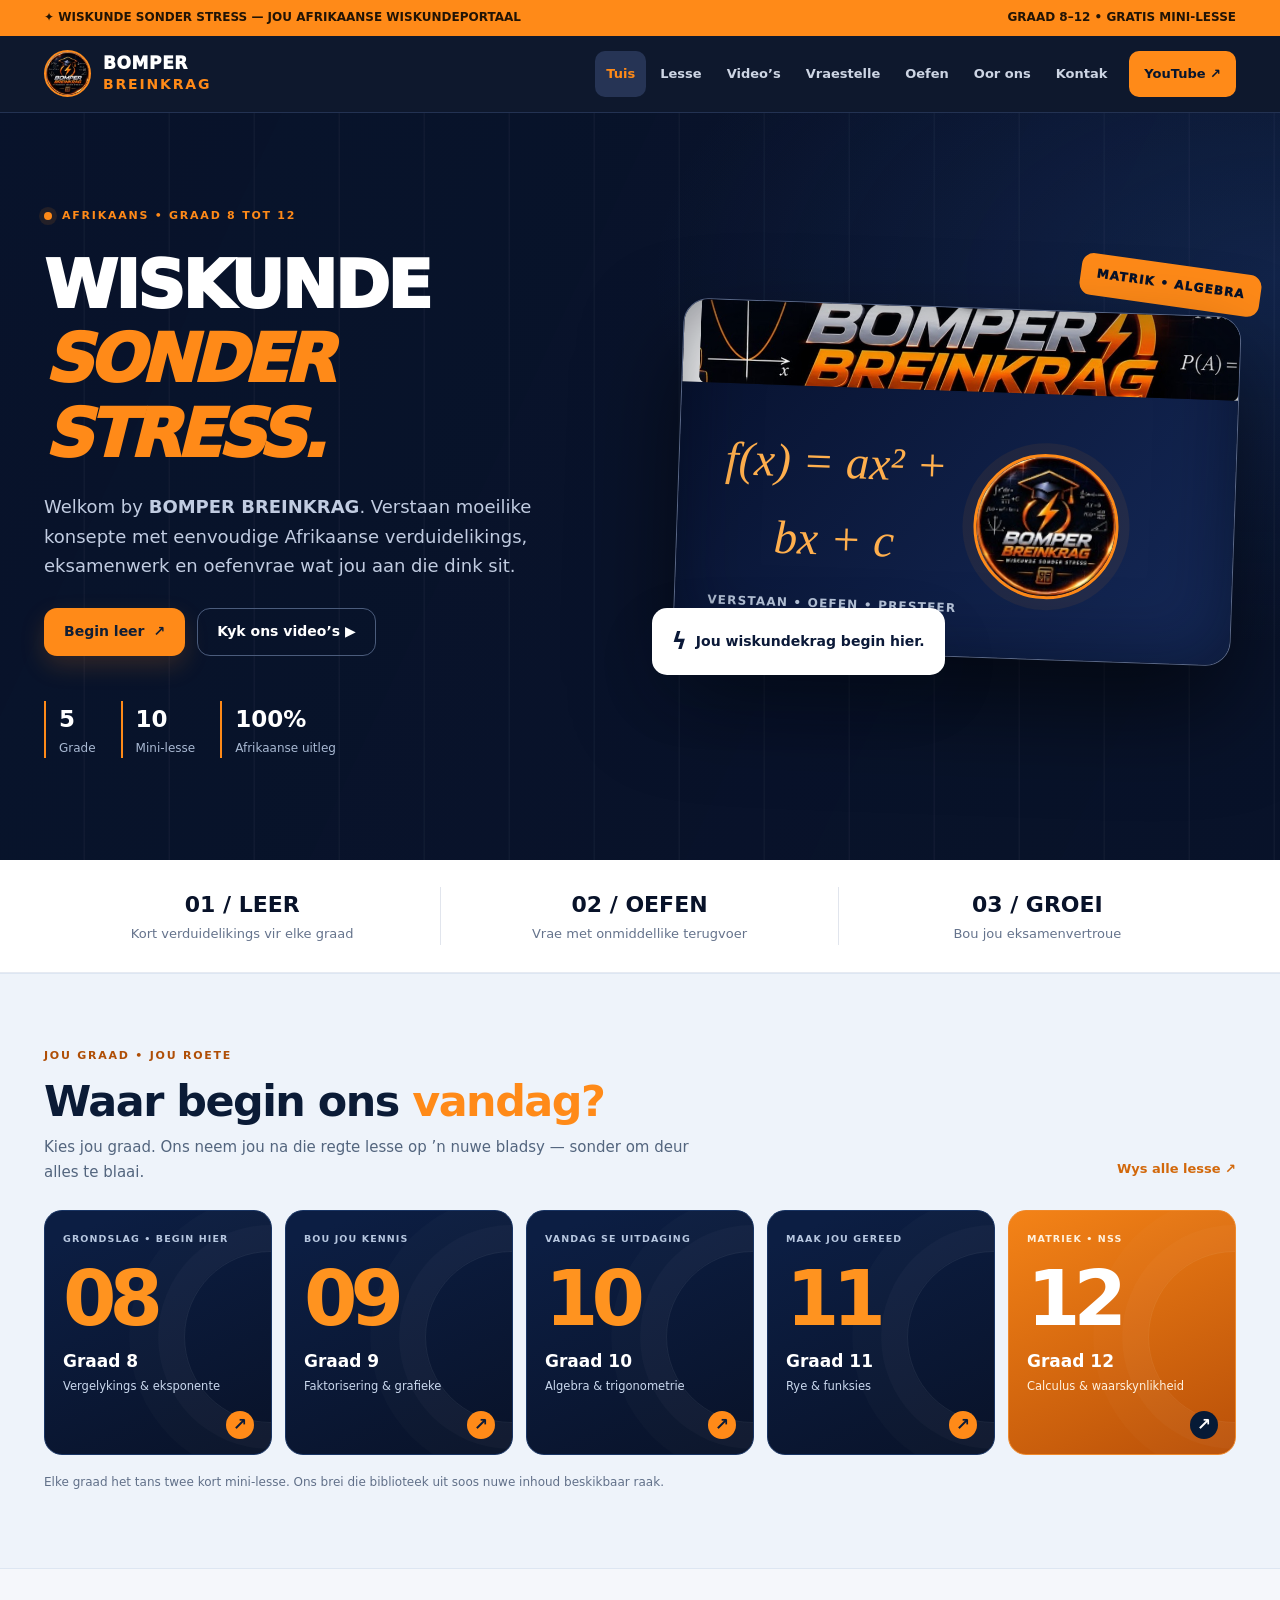
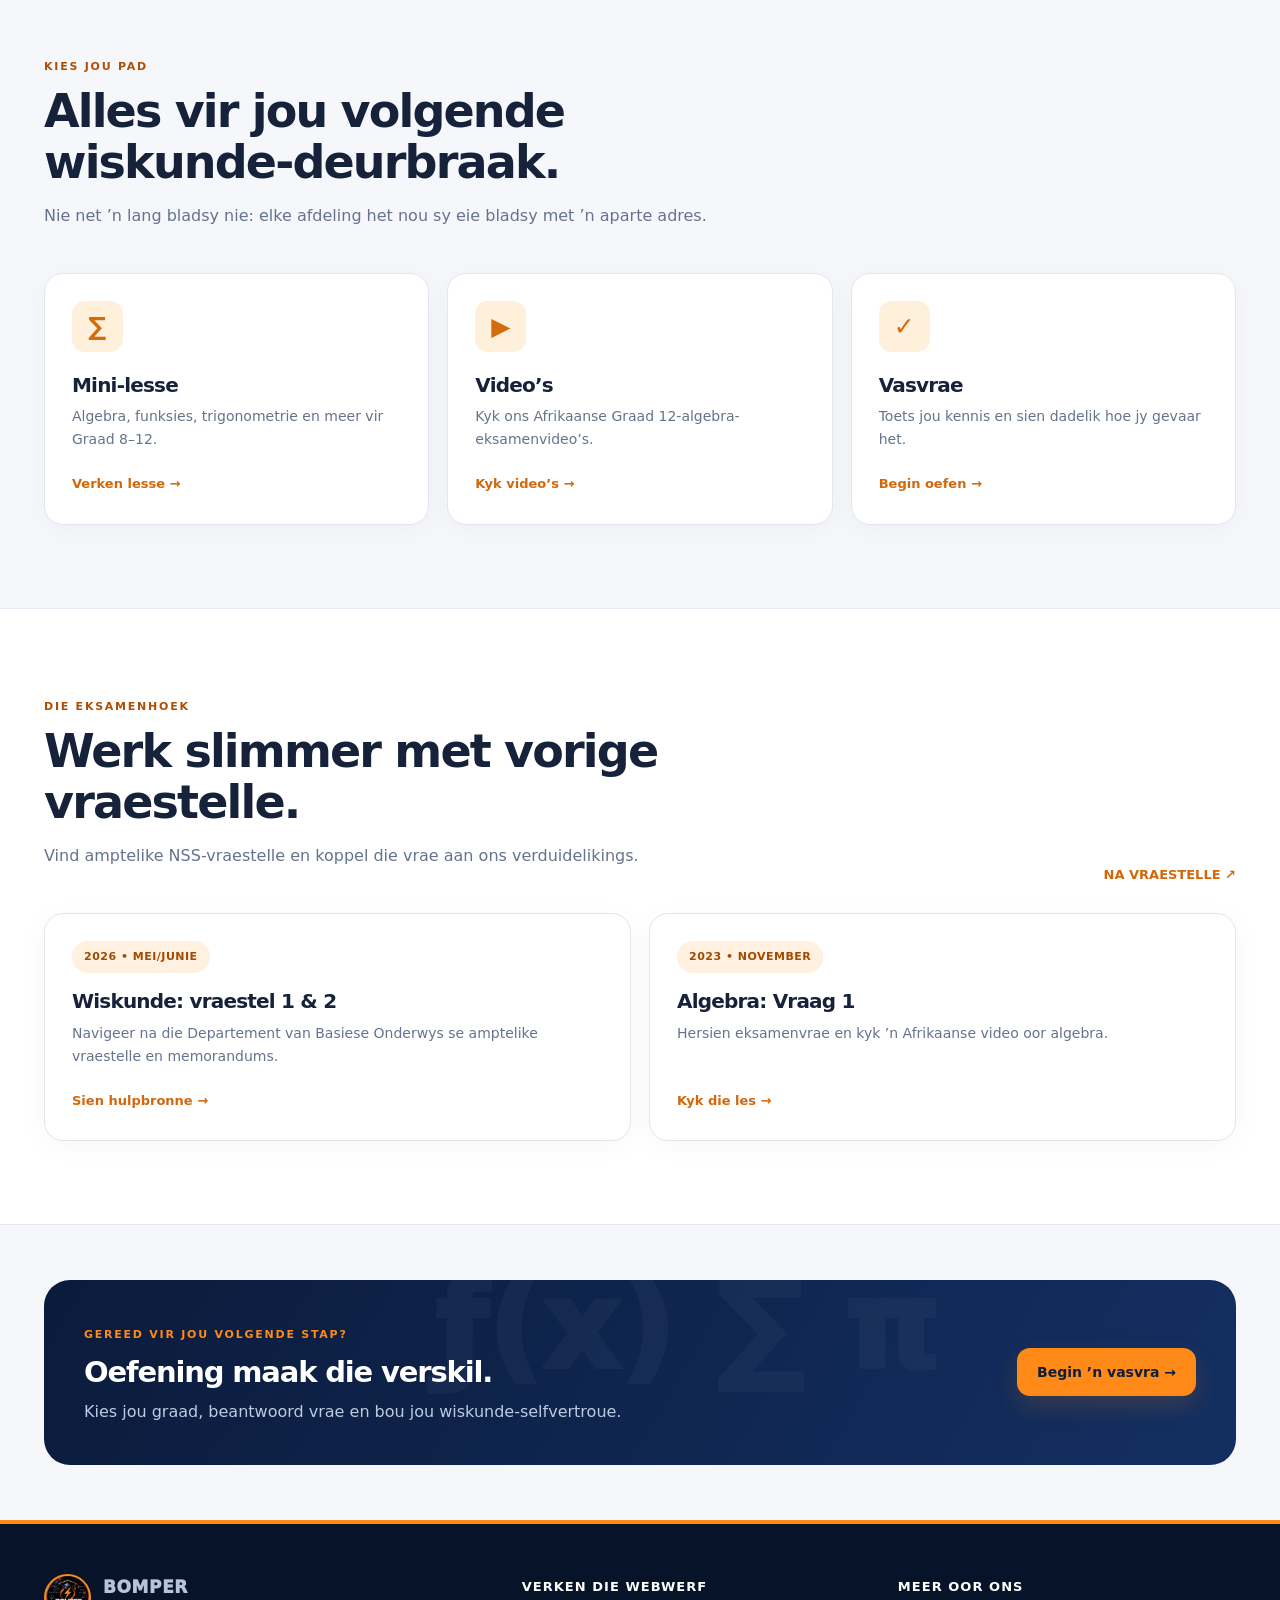
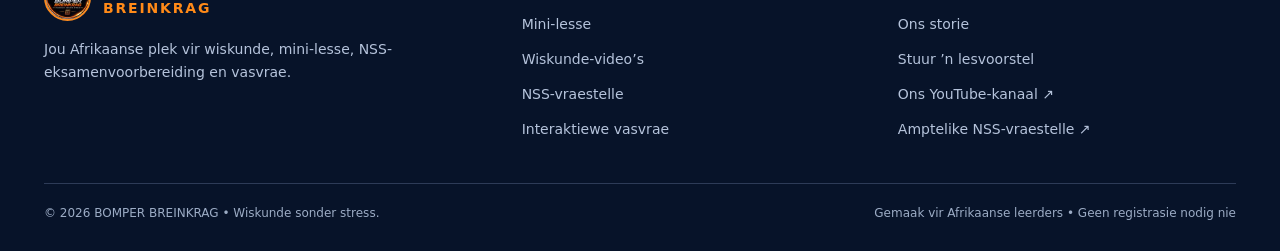
==== commit 6a5f3b7d: "Improve home page with grade 8–12 learning routes" ====
--- a/index.html
+++ b/index.html
@@ -31,6 +31,15 @@
 <div class="hero-visual"><div class="math-stamp">MATRIK • ALGEBRA</div><div class="hero-photo"><img src="kanaal-banier.jpg" alt="BOMPER BREINKRAG-kanaalbanier"><div class="visual-panel"><div class="visual-formula">f(x) = ax² + bx + c<span class="visual-note">VERSTAAN • OEFEN • PRESTEER</span></div><img src="kanaal-logo.jpg" alt="BOMPER BREINKRAG-kanaallogo"></div></div><div class="floating-label"><span>ϟ</span> Jou wiskundekrag begin hier.</div></div>
 </div></section>
 <section class="stats-band"><div class="container stats-inner"><div class="stat"><b>01 / LEER</b><span>Kort verduidelikings vir elke graad</span></div><div class="stat"><b>02 / OEFEN</b><span>Vrae met onmiddellike terugvoer</span></div><div class="stat"><b>03 / GROEI</b><span>Bou jou eksamenvertroue</span></div></div></section>
+<section class="section grade-launch" aria-labelledby="grade-launch-title"><div class="container">
+<div class="grade-launch-heading"><div><span class="eyebrow dark">JOU GRAAD • JOU ROETE</span><h2 id="grade-launch-title">Waar begin ons <span class="accent">vandag?</span></h2><p>Kies jou graad. Ons neem jou na die regte lesse op ’n nuwe bladsy — sonder om deur alles te blaai.</p></div><a class="text-link" href="lesse.html">Wys alle lesse ↗</a></div>
+<div class="grade-launch-grid">
+<a class="grade-tile" href="lesse.html?graad=8" aria-label="Maak Graad 8 se lesse oop"><span class="grade-tile-top">GRONDSLAG • BEGIN HIER</span><strong>08</strong><span class="grade-tile-name">Graad 8</span><span class="grade-tile-topic">Vergelykings &amp; eksponente</span><span class="grade-tile-arrow" aria-hidden="true">↗</span></a>
+<a class="grade-tile" href="lesse.html?graad=9" aria-label="Maak Graad 9 se lesse oop"><span class="grade-tile-top">BOU JOU KENNIS</span><strong>09</strong><span class="grade-tile-name">Graad 9</span><span class="grade-tile-topic">Faktorisering &amp; grafieke</span><span class="grade-tile-arrow" aria-hidden="true">↗</span></a>
+<a class="grade-tile" href="lesse.html?graad=10" aria-label="Maak Graad 10 se lesse oop"><span class="grade-tile-top">VANDAG SE UITDAGING</span><strong>10</strong><span class="grade-tile-name">Graad 10</span><span class="grade-tile-topic">Algebra &amp; trigonometrie</span><span class="grade-tile-arrow" aria-hidden="true">↗</span></a>
+<a class="grade-tile" href="lesse.html?graad=11" aria-label="Maak Graad 11 se lesse oop"><span class="grade-tile-top">MAAK JOU GEREED</span><strong>11</strong><span class="grade-tile-name">Graad 11</span><span class="grade-tile-topic">Rye &amp; funksies</span><span class="grade-tile-arrow" aria-hidden="true">↗</span></a>
+<a class="grade-tile grade-tile-final" href="lesse.html?graad=12" aria-label="Maak Graad 12 se lesse oop"><span class="grade-tile-top">MATRIEK • NSS</span><strong>12</strong><span class="grade-tile-name">Graad 12</span><span class="grade-tile-topic">Calculus &amp; waarskynlikheid</span><span class="grade-tile-arrow" aria-hidden="true">↗</span></a>
+</div><p class="grade-note">Elke graad het tans twee kort mini-lesse. Ons brei die biblioteek uit soos nuwe inhoud beskikbaar raak.</p></div></section>
 <section class="section"><div class="container"><div class="section-head-row"><div class="section-heading"><span class="eyebrow dark">KIES JOU PAD</span><h2>Alles vir jou volgende wiskunde-deurbraak.</h2><p>Nie net ’n lang bladsy nie: elke afdeling het nou sy eie bladsy met ’n aparte adres.</p></div></div>
 <div class="cards"><article class="feature-card"><div class="feature-icon">∑</div><h3>Mini-lesse</h3><p>Algebra, funksies, trigonometrie en meer vir Graad 8–12.</p><a href="lesse.html">Verken lesse →</a></article>
 <article class="feature-card"><div class="feature-icon">▶</div><h3>Video’s</h3><p>Kyk ons Afrikaanse Graad 12-algebra-eksamenvideo’s.</p><a href="videos.html">Kyk video’s →</a></article>
--- a/styles.css
+++ b/styles.css
@@ -24,3 +24,27 @@
 /* Math dashboard inside home hero */
 .hero-photo img{height:auto;aspect-ratio:1059/158;object-fit:contain;background:#090e20}.visual-panel{min-height:265px;display:grid;grid-template-columns:1.05fr .95fr;align-items:center;gap:12px;padding:30px;background:linear-gradient(130deg,#081331,#152958)}.visual-panel img{width:145px;height:145px;aspect-ratio:1;object-fit:cover;border:3px solid var(--orange);border-radius:50%;box-shadow:0 0 0 11px #ff8a1812}.visual-formula{font-family:Georgia,serif;color:#ffaf4d;font-size:clamp(29px,4vw,47px);font-style:italic;text-align:center}.visual-note{font-size:12px;color:#bbc9de;font-family:system-ui;display:block;font-weight:750;letter-spacing:.1em;font-style:normal;margin-top:17px}
 @media(max-width:650px){.hero-photo img{height:auto;aspect-ratio:1059/158;object-fit:contain}.visual-panel{min-height:205px;padding:20px}.visual-panel img{width:110px;height:110px}.visual-formula{font-size:29px}}
+
+/* 2026-11-23 • Guided grade navigation */
+.grade-launch{background:#eef3fa;border-block:1px solid #dde6f2;padding-block:67px 75px}
+.grade-launch-heading{display:flex;align-items:end;justify-content:space-between;gap:30px;margin-bottom:25px}
+.grade-launch-heading h2{margin:10px 0 10px;font-size:clamp(31px,3.35vw,46px);line-height:1.13;color:#0b1b36;letter-spacing:-.035em}
+.grade-launch-heading p{max-width:660px;color:#53657e;font-size:15px;line-height:1.65;margin:0}
+.grade-launch-heading .text-link{white-space:nowrap;margin-bottom:6px}
+.grade-launch-grid{display:grid;grid-template-columns:repeat(5,minmax(0,1fr));gap:13px}
+.grade-tile{position:relative;display:flex;flex-direction:column;align-items:flex-start;isolation:isolate;min-height:245px;border-radius:18px;padding:20px 18px 19px;background:linear-gradient(155deg,#0c1e43 10%,#09132a 95%);color:#fff;text-decoration:none;border:1px solid #193463;overflow:hidden;transition:transform .2s ease,box-shadow .2s ease,border-color .2s ease}
+.grade-tile::before{content:'';position:absolute;width:170px;height:170px;border:1px solid #ffffff13;border-radius:50%;right:-85px;top:40px;pointer-events:none;box-shadow:0 0 0 26px #ffffff06,0 0 0 55px #ffffff04;z-index:-1}
+.grade-tile:hover,.grade-tile:focus-visible{transform:translateY(-4px);box-shadow:0 18px 32px #071a362e;border-color:#ff962c}
+.grade-tile-top{font-weight:800;font-size:9.5px;letter-spacing:.115em;color:#b7c7e0}
+.grade-tile strong{font-size:clamp(62px,6vw,88px);line-height:1.1;letter-spacing:-.09em;color:#ff931f;font-weight:900;margin:11px 0 9px}
+.grade-tile-name{font-size:17px;font-weight:850;line-height:1.2}
+.grade-tile-topic{font-size:11.5px;color:#cad8ee;line-height:1.5;margin-top:7px;padding-right:10px}
+.grade-tile-arrow{position:absolute;right:17px;bottom:15px;display:grid;place-items:center;width:28px;height:28px;border-radius:50%;background:#ff8a18;color:#0b1b38;font-size:17px;font-weight:800}
+.grade-tile-final{background:linear-gradient(155deg,#f48317,#b95008);border-color:#ef892b}
+.grade-tile-final .grade-tile-top,.grade-tile-final .grade-tile-topic{color:#fff2df}
+.grade-tile-final strong{color:#fff}
+.grade-tile-final .grade-tile-arrow{background:#061a36;color:#fff}
+.grade-note{margin:18px 0 0;color:#617089;font-size:12px}
+@media(max-width:1100px){.grade-launch-grid{grid-template-columns:repeat(3,minmax(0,1fr))}.grade-tile{min-height:216px}.grade-tile strong{font-size:73px}}
+@media(max-width:650px){.grade-launch{padding-block:48px}.grade-launch-heading{display:block}.grade-launch-heading .text-link{display:inline-block;margin-top:18px}.grade-launch-grid{grid-template-columns:repeat(2,minmax(0,1fr));gap:10px}.grade-tile{padding:16px;min-height:210px}.grade-tile strong{font-size:65px}.grade-tile-top{font-size:8px}.grade-tile-name{font-size:16px}.grade-tile-topic{font-size:11px}.grade-tile-final{grid-column:1/-1;min-height:190px}.grade-tile-final strong{font-size:75px}}
+@media(prefers-reduced-motion:reduce){.grade-tile{transition:none}}
